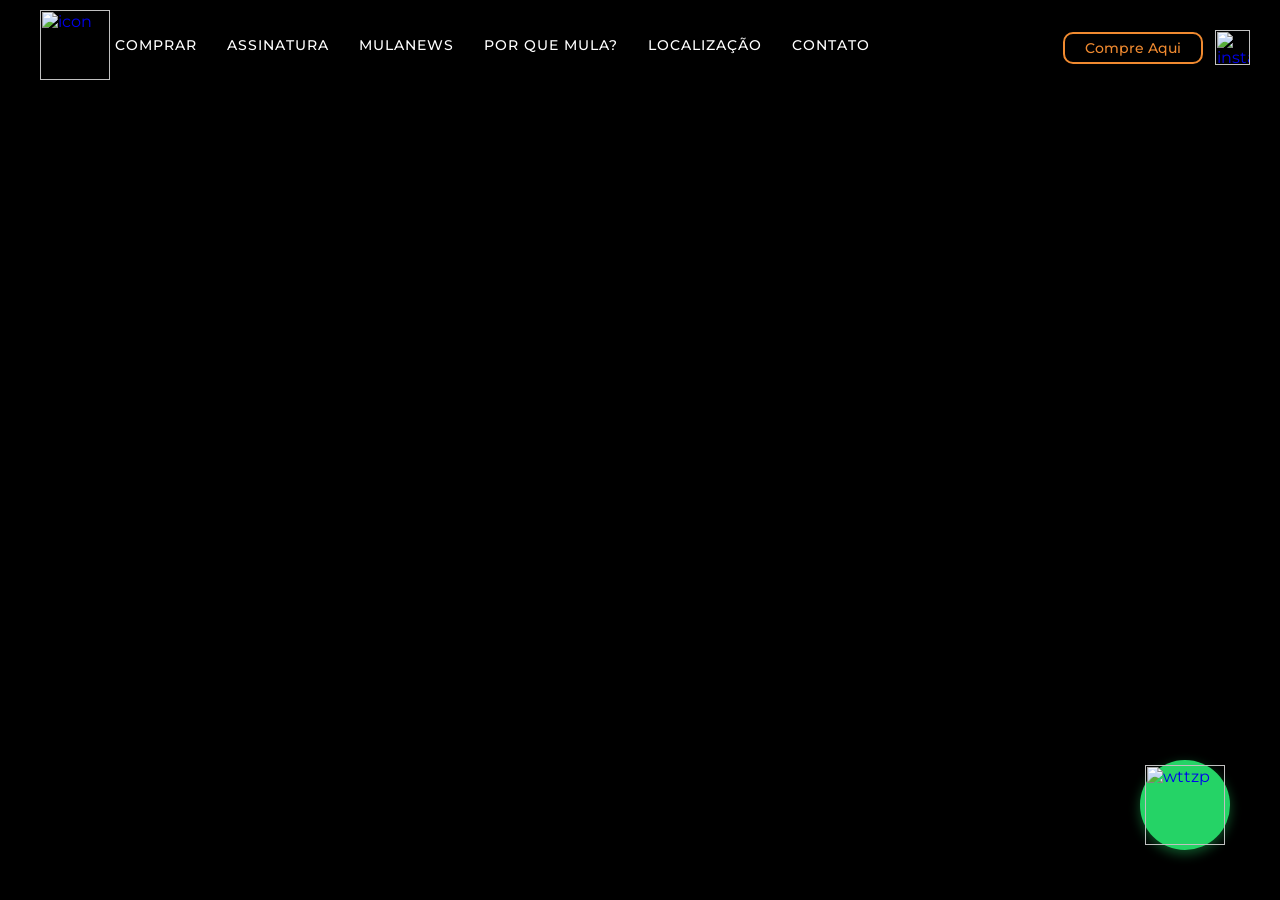
==== ass.html @ 8ea60554 "Add files via upload" ====
<DOCTYPE html>
<html lang="pt-BR">
<head>
    <meta charset="UTF-8">
    <meta name="viewport" content="width=device-width, initial-scale=1.0">
    <title>Mula</title>
    <link rel="stylesheet" href="style.css">
    <link rel="preconnect" href="https://fonts.googleapis.com">
    <link rel="preconnect" href="https://fonts.gstatic.com" crossorigin>
    <link href="https://fonts.googleapis.com/css2?family=Montserrat:ital,wght@0,100..900;1,100..900&display=swap" rel="stylesheet">
</head>
<body>
    <div class="video-container">
    <video autoplay muted loop playsinline id="bg-video" class="bg-video">
        <source src="assets/videos/coffee-bg-.mp4" type="video/mp4">
    </video>
</div>
    <nav>
        <a href="index.html"><img id="iconnav" src="assets/png/icon.png" alt="icon"></a>
        <button id="menu"><img src="assets/png/menu-orange.png" alt="menu"></button>
        <div class="nav-links">
                <a href="https://mula.catalog.yampi.io/mula-coffee/l" target="_blank"><h1>Comprar</h1></a>
                <a href="ass.html"><h1>Assinatura</h1></a>
                <a href="noticias.html"><h1>MulaNews</h1></a>
                <a href="sobrenos.html"><h1>Por que Mula?</h1></a>
                <a href="http://www.google.com/maps/place/mula+coffee/data=!4m2!3m1!1s0x94ce57002003e265:0x90a91d9e183b3b97?sa=X&ved=1t:242&ictx=111" target="_blank" rel="noopener noreferrer"><h1>Localização</h1></a>
                <a href="contact.html"><h1>Contato</h1></a>
        </div>
       
    </nav>
    <div class="nav-actions">
        <a href="https://mula.catalog.yampi.io/mula-coffee/l" target="_blank" rel="noopener noreferrer" class="buy">Compre Aqui</a>
        <a href="https://www.instagram.com/mulacoffeeshop/" target="_blank" rel="noopener noreferrer"><img class="insta" src="assets/png/instagram-orange.png" alt="insta"></a>
    </div>
<a href="https://wa.me/11944920237" target="_blank" class="whatsapp-btn">
    
        <img id="wttzp" src="assets/png/wttzp.png" alt="wttzp">
    
</a>

    <!-- Left sidebar (opens when menu button is pressed on small screens) -->
    <div id="sidebar-overlay" class="sidebar-overlay" aria-hidden="true"></div>
    <aside id="sidebar" class="sidebar" aria-hidden="true">
        <header class="sidebar-header">
            <a href="index.html"><div class="sidebar-logo"><img src="assets/png/logopreta.png" alt="mula"></div></a>
            <button type="button" class="sidebar-close" aria-label="Fechar menu">
                <img src="assets/png/close.png" alt="">
            </button>
        </header>
        <div class="sidebar-footer">
            <a href="https://mula.catalog.yampi.io/mula-coffee/l" target="_blank"><div class="sidebar-item"><img src="assets/png/shop.png" alt="shop"><h1 class="sidebar-text">Shop</h1><span class="sidebar-label"></span></div></a>
            <a href="noticias.html"><div id="news" class="sidebar-item"><img src="assets/png/news.png" alt="loc"><h1 class="sidebar-text">Novidades</h1><span class="sidebar-label"></span></div></a>
            <a href="sobrenos.html"><div class="sidebar-item"><img src="assets/png/history.png" alt="loc"><h1 class="sidebar-text">História</h1><span class="sidebar-label"></span></div></a>
            <a href="http://www.google.com/maps/place/mula+coffee/data=!4m2!3m1!1s0x94ce57002003e265:0x90a91d9e183b3b97?sa=X&ved=1t:242&ictx=111" target="_blank" rel="noopener noreferrer"><div class="sidebar-item"><img src="assets/png/loc.png" alt="loc"><h1 class="sidebar-text">Localização</h1><span class="sidebar-label"></span></div></a>
            <a href="contact.html"><div class="sidebar-item"><img src="assets/png/contato.png" alt="loc"><h1 class="sidebar-text">Contato</h1><span class="sidebar-label"></span></div></a>
            <a href="https://www.instagram.com/mulacoffeeshop/" target="_blank" rel="noopener noreferrer"><div class="sidebar-item"><img src="assets/png/instagram.png" alt="loc"><h1 class="sidebar-text">instagram</h1><span class="sidebar-label"></span></div></a>
        </div>
    </aside>

    <script src="script.js"></script>
</body></html>
---- style.css ----
html {
    margin: 0;
    padding: 0;
    font-family: "Montserrat", sans-serif;
}

body {
    margin: 0;
    padding: 0;
    height: 100%;
    overflow: hidden;
}

body.page, #sobre {
    overflow: auto;
    height: 100%;
    min-height: 100vh;
    background-color: #3a312c;
    padding-top: 0;
}

body.page {
    scroll-padding-top: 80px;
}
body #news {
    background-color: #f08a30;
}
/* background image element placed above body background but under content */
.bg-container {
    position: absolute;
    top: 0;
    left: 0;
    z-index: 2;
    pointer-events: none;
}
.idealizador {
    width: clamp(6rem, 12rem, 20rem);
    height: clamp(6rem, 12rem, 20rem);
    object-fit: cover;
    border-radius: 50%;
}
.bg-img {
    position: relative;
    display: block;
    width: 100%;
    height: 100%;
    object-fit: contain;
    opacity: 0.5;
}

.links-container {
    position: fixed;
    inset: 0;
    display: flex;
    flex-direction: row;
    align-items: center;
    justify-content: center;
    gap: 2rem;
    padding: 2rem;
    z-index: 5;
}

.links-buttons {
    display: flex;
    flex-direction: column;
    gap: 1rem;

}

#moldure {
    width: min(20rem, 45vw);
    height: auto;
    max-width: 100%;
}
.btn-container {
    background-color: #f08a30;
    color: #3a312c;
    font-size: clamp(0.5rem, 1.5vw + 0.5rem, 25px);
    padding: 4rem;
    padding-top: 1rem;
    padding-bottom: 1rem;
    border-radius: 30px;
    font-weight: bold;
    cursor: pointer;
    font-family: "Montserrat", sans-serif;
    min-height: 48px;
    border: none;
}
.btn-container:hover{
    
        transform: scale(1.1);
        transition: all 0.3s ease;
        cursor: pointer;
    }


.nav-actions {
    position: fixed;
    right: 30px;
    top: 30px;
    display: flex;
    align-items: center;
    gap: 12px;
    z-index: 99;
    pointer-events: auto;
}

@media (max-width: 768px) {
    .nav-actions {
        right: 16px;
        top: 16px;
        gap: 10px;
    }
}

@media (max-width: 480px) {
    .nav-actions {
        right: 10px;
        top: 10px;
        gap: 8px;
    }
}
#ass{
    position: fixed;
    box-shadow: 0 4px 10px #ff5c6f8c;
    bottom: 85px;
    left: 70px;
    display: flex;
    z-index: 9999;
    background-color: #3a312c4d;
    color: #d54d5c;
    border: 3px solid #d54d5c;
    padding: 7px 20px;
    border-radius: 10px;
    cursor: pointer;
    font-family: "Montserrat", sans-serif;
    display: inline-block;
    text-decoration: none;
    text-align: center;
    font-size: 20px;
    font-weight: 700;
    transition: all 0.3s ease;
    white-space: nowrap;
    line-height: 1;
}
#ass:hover {
    transform: scale(1.1);
    transition: all 0.3s ease;
    cursor: pointer;
    background-color: #d54d5c;
    color: #3a312c;
    font-size: clamp(0.6rem, 1.6vw + 0.6rem, 28px);
    border: none;
    font-weight: bold;
}

.buy {
    background-color: transparent;
    color: #f08a30;
    border: 2.5px solid #f08a30;
    padding: 7px 20px;
    border-radius: 10px;
    cursor: pointer;
    font-family: "Montserrat", sans-serif;
    display: inline-block;
    text-decoration: none;
    text-align: center;
    font-size: 14px;
    font-weight: 500;
    transition: all 0.3s ease;
    white-space: nowrap;
    line-height: 1;
}

.buy:visited {
    color: #f08a30;
    border-color: #f08a30;
}

.buy:hover {
    transform: scale(1.1);
    transition: all 0.3s ease;
    cursor: pointer;
}
#bg2 {
    margin-top: 0; /* colado logo abaixo de #bg1, mesma horizontalidade */
}
#bg3 {
    margin-top: 0; /* colado logo abaixo de #bg1, mesma horizontalidade */
}
header {
    display: flex;
    flex-direction: column;
    align-items: center;
    justify-content: center;
    margin: clamp(1rem, 2rem, 4rem);
    padding: 60px 40px;
    min-height: auto;
    position: relative; /* ensure header sits above .bg-img */
    z-index: 5;
}

@media (max-width: 768px) {
    header {
        padding: 40px 24px;
        margin: clamp(0.75rem, 1.5rem, 2rem);
    }
}

@media (max-width: 480px) {
    header {
        padding: 30px 16px;
        margin: clamp(0.5rem, 1rem, 1.5rem);
    }
}

main {
    width: 100%;
}

section {
    width: 100%;
}

/* Melhora para landscape mode em mobile */
@media (max-height: 600px) and (orientation: landscape) {
    header {
        padding: 20px 16px;
        margin: 0.5rem 0;
    }

    #tag1, #tag2, #tag3 {
        padding: 1.5rem 1rem;
        gap: 15px;
    }

    .title {
        font-size: 1.1rem;
        margin-bottom: 10px;
    }

    .paragraf {
        font-size: 0.85rem;
        line-height: 1.3;
    }

    .img {
        max-height: 200px;
    }

    #tag4 {
        margin: 1.5rem 0;
        gap: 0.75rem;
    }

    .marquee-track img {
        height: 2.5rem;
    }

    #tag4 h1,
    #tag4 h2 {
        font-size: 1.1rem;
        margin-bottom: 10px;
    }
}

/* Otimiza espaçamento para telas muito pequenas */
@media (max-width: 360px) {
    header {
        padding: 20px 12px;
    }

    #tag1, #tag2, #tag3 {
        gap: 12px;
        padding: 1rem 0.75rem;
    }

    .title {
        font-size: 0.9rem;
    }

    .paragraf {
        font-size: 0.8rem;
    }
}

#tag4 {
    
    width: 100%;            /* Ocupa toda a largura do elemento pai */
    max-width: 100vw;       /* Garante que não ultrapasse a largura da "janela" (viewport) */
    overflow: hidden;       /* Esconde qualquer conteúdo interno que tente 'fugir' */
    box-sizing: border-box; /* Garante que padding e borders não somem na largura total */
    display: flex;          /* Facilita o alinhamento dos itens internos */
    margin: 0 auto;         /* Centraliza o elemento caso haja um max-width maior */

    
    flex-direction: column;
    align-items: center;
    justify-content: center;
    gap: 2rem;
    margin: clamp(5.5rem, 11rem, 20rem) 0;

}

@media (max-width: 768px) {
    #tag4 {
        margin: 3rem 0;
        gap: 1.5rem;
    }
}

@media (max-width: 480px) {
    #tag4 {
        margin: 2rem 0;
        gap: 1rem;
    }
}

#tag4 h1,
#tag4 h2 {
    font-size: clamp(1rem, 1.75rem, 3rem);
    color: #FFF5E1;
    margin-bottom: 20px;
    margin-top: 0;
    font-weight: bold;
}

@media (max-width: 768px) {
    #tag4 h1,
    #tag4 h2 {
        font-size: clamp(1rem, 1.5rem, 2rem);
        margin-bottom: 16px;
    }
}

@media (max-width: 480px) {
    #tag4 h1,
    #tag4 h2 {
        font-size: clamp(0.9rem, 1.2rem, 1.6rem);
        margin-bottom: 12px;
    }
}
#tag1, #tag2, #tag3 {
    display: flex;
    align-items: center;
    justify-content: center;
    gap: 80px;
    max-width: 1400px;
    width: 100%;
    margin: clamp(0.5rem, 1rem, 2rem) 0;
    position: relative;
    top: auto;
    left: auto;
    transform: none;
    text-align: left;
    padding: clamp(1.5rem, 3rem, 6rem) clamp(1rem, 2rem, 4rem);
}

@media (max-width: 1024px) {
    #tag1, #tag2, #tag3 {
        gap: 50px;
        padding: 2.5rem 2rem;
    }
}

@media (max-width: 768px) {
    #tag1, #tag2, #tag3 {
        flex-direction: column;
        gap: 30px;
        padding: 2rem 1.5rem;
        margin: 2rem 0;
    }
}

@media (max-width: 480px) {
    #tag1, #tag2, #tag3 {
        flex-direction: column;
        gap: 20px;
        padding: 1.5rem 1rem;
        margin: 1.5rem 0;
    }
}
* {
    margin: 0;
    padding: 0;
    box-sizing: border-box;
  }
  
  body {
    overflow-x: hidden; /* Garante que nada vaze na página principal */
  }
  
  .marquee-container {
    width: 100%;
    max-width: 100vw;
    padding: clamp(0.5rem, 1rem, 2rem) 0;
    overflow: hidden;
    background: #f08a30;
    border-radius: 50px;
  }

@media (max-width: 768px) {
    .marquee-container {
        padding: clamp(0.5rem, 0.75rem, 1.5rem) 0;
        border-radius: 30px;
    }
}

@media (max-width: 480px) {
    .marquee-container {
        padding: clamp(0.5rem, 0.5rem, 1rem) 0;
        border-radius: 20px;
    }
}

  .marquee-track {
    display: flex;
    gap: clamp(0.5rem, 1rem, 2rem);
    width: fit-content;
    will-change: transform;
    animation: scrollLoop 30s linear infinite; /* duração sobrescrita pelo JS se disponível */
  }
  
  .marquee-track img {
    height: clamp(3rem, 5rem, 10rem);
    width: auto;   /* Largura ajusta proporcionalmente */
    object-fit: cover;
    
  }

@media (max-width: 768px) {
    .marquee-track img {
        height: clamp(2.5rem, 4rem, 6rem);
    }
}

@media (max-width: 480px) {
    .marquee-track img {
        height: clamp(2rem, 3rem, 4.5rem);
    }
}

  .marquee-track img:hover {
    transform: scale(1.2);
    transition: all 0.3s ease;
    cursor: pointer;
  }
  @keyframes scrollLoop {
    0% {
      transform: translateX(0);
    }
    100% {
      transform: translateX(-50%); /* Move apenas METADE do trilho total */
    }
  }
.esquerdo {
    flex: 1;
    max-width: 500px;
    display: flex;
    flex-direction: column;
    justify-content: center;
}

@media (max-width: 768px) {
    .esquerdo {
        max-width: 100%;
        width: 100%;
    }
}

.bg {

    width: 100%;
    height: 100%;
  
}
.title {
    font-size: clamp(1rem, 1.75rem, 3rem);
    color: #f08a30;
    margin-bottom: 20px;
    margin-top: 0;
    font-weight: bold;
}

@media (max-width: 768px) {
    .title {
        font-size: clamp(1rem, 1.5rem, 2rem);
        margin-bottom: 16px;
    }
}

@media (max-width: 480px) {
    .title {
        font-size: clamp(0.9rem, 1.2rem, 1.6rem);
        margin-bottom: 12px;
    }
}

.paragraf {
    font-size: clamp(0.75rem, 1.125rem, 2rem);
    color: #efe8da;
    line-height: 1.6;
    margin: 0;
}

@media (max-width: 768px) {
    .paragraf {
        font-size: clamp(0.8rem, 1rem, 1.2rem);
        line-height: 1.5;
    }
}

@media (max-width: 480px) {
    .paragraf {
        font-size: 0.9rem;
        line-height: 1.4;
    }
}

.direito {
    flex: 1;
    display: flex;
    flex-direction: column;
    align-items: flex-start;
    justify-content: center;
}

@media (max-width: 768px) {
    .direito {
        width: 100%;
        max-width: 100%;
        align-items: center;
    }
}

.img {
    max-width: 100%;
    height: auto;
    object-fit: cover;
}
.insta {
    width: 35px;
    height: 35px;
    display: block;
}
.insta:hover {
    transform: scale(1.2);
    transition: all 0.3s ease;
    cursor: pointer;}
.hero {
    position: fixed;
    top: 40%;
    left: 50%;
    transform: translate(-50%, -50%);
    display: flex;
    flex-direction: column;
    align-items: center;
    gap: 12px; /* distância entre imagem e slogan */
    z-index: 1;
}
nav {
    position: fixed;
    top: 0;
    left: 0;
    display: flex;
    align-items: center;
    gap: 5px;
    padding: 10px 40px;
    z-index: 8;
    text-shadow: 1px 1px 4px rgba(0, 0, 0, 0.842);
    width: 100%;
    box-sizing: border-box;
    height: auto;
    pointer-events: auto;
}

@media (max-width: 768px) {
    nav {
        padding: 8px 16px;
        gap: 8px;
    }
}

@media (max-width: 480px) {
    nav {
        padding: 8px 12px;
    }
}
#slogan {
    position: absolute;
    margin-top: 225px;
    font-size: 14px;
    color: #f08a30;
    z-index: 2;
}
a {
    text-decoration: none;
}
#iconnav {
    width: 70px;
    height: 70px;
    object-fit: contain;
    flex-shrink: 0;
}

@media (max-width: 768px) {
    #iconnav {
        width: 55px;
        height: 55px;
    }
}

@media (max-width: 480px) {
    #iconnav {
        width: 45px;
        height: 45px;
    }
}
#iconnav:hover {
    transform: scale(1.1);
    transition: all 0.3s ease;
}

/* Menu button: hidden on large screens */
#menu {
    display: none;
    background: transparent;
    border: none;
    cursor: pointer;
    padding: 4px;
}
#menu img {
    width: 28px;
    height: 28px;
    display: block;
}

@media (max-width: 480px) {
    #menu img {
        width: 24px;
        height: 24px;
    }
}

.nav-links {
    display: flex;
    gap: 30px;
    align-items: center;
}

.nav-links h1 {
    margin: 0;
    font-size: 14px;
    font-weight: 500;
    color: white;
    cursor: pointer;
    text-transform: uppercase;
    letter-spacing: 1px;
    transition: all 0.3s ease;
}

.nav-links h1:hover {
    color: #ddd;
    transform: scale(1.05);
}

.video-container {
    position: fixed;
    top: 0;
    left: 0;
    width: 100%;
    height: 100%;
    z-index: -1; /* Garante que o vídeo fique atrás de tudo */
    background-color: black; /* Fundo reserva */
}


#bg-video, #bg-video-next {
    position: absolute;
    top: 0;
    left: 0;
    width: 100%;
    height: 100vh;
    object-fit: cover;
    opacity: 1;
    transition: opacity 0.5s ease-in-out;
}

#bg-video-next.hidden {
    opacity: 0;
    pointer-events: none;
}

.content {
    position: static; /* remove fixed se existir */
    transform: none;
}

.content img {
    max-width: clamp(24rem, 36rem, 60rem);
    max-height: 60vh;
    object-fit: contain;
    margin-top: 100px;
}

@keyframes float {
    0%, 100% {
        transform: translateY(0px);
    }
    50% {
        transform: translateY(-20px);
    }
}

.whatsapp-btn {
    position: fixed;
    bottom: 50px;
    right: 50px;
    width: 90px;
    height: 90px;
    background: #25d366;
    border-radius: 50%;
    display: flex;
    align-items: center;
    justify-content: center;
    animation: float 3s ease-in-out infinite;
    box-shadow: 0 4px 12px rgba(37, 211, 102, 0.4);
    transition: all 0.3s ease;
    text-decoration: none;
    z-index: 9999;
}

@media (max-width: 768px) {
    .whatsapp-btn {
        bottom: 40px;
        right: 40px;
        width: 75px;
        height: 75px;
    }
}

@media (max-width: 480px) {
    .whatsapp-btn {
        bottom: 30px;
        right: 30px;
        width: 65px;
        height: 65px;
    }
}

#wttzp {
    width: 80px;
    height: 80px;
}

@media (max-width: 768px) {
    #wttzp {
        width: 65px;
        height: 65px;
    }
}

@media (max-width: 480px) {
    #wttzp {
        width: 55px;
        height: 55px;
    }
}

.whatsapp-btn:hover {
    background: #20ba5a;
    box-shadow: 0 6px 16px rgba(37, 211, 102, 0.6);
    transform: scale(1.1);
}

/* ========== Left sidebar (menu overlay) ========== */
.sidebar-overlay {
    position: fixed;
    inset: 0;
    background: rgba(0, 0, 0, 0.4);
    z-index: 100;
    opacity: 0;
    visibility: hidden;
    transition: opacity 0.25s ease, visibility 0.25s ease;
    pointer-events: none;
}
.sidebar-overlay.is-open {
    opacity: 1;
    visibility: visible;
    pointer-events: auto;
}

.sidebar {
    position: fixed;
    top: 16px;
    bottom: 16px;
    left: 16px;
    width: 260px;
    background: #f08a30;
    border-radius: 16px;
    box-shadow: 0 10px 40px rgba(0, 0, 0, 0.3);
    z-index: 101;
    display: flex;
    flex-direction: column;
    transform: translateX(calc(-100% - 32px));
    transition: transform 0.3s ease;
    overflow: hidden;
}

@media (max-width: 480px) {
    .sidebar {
        width: 220px;
        left: 8px;
        top: 8px;
        bottom: 8px;
    }
}

.sidebar.is-open {
    transform: translateX(0);
}

#sidebar .sidebar-header {
    margin: 0;
    padding: 18px 20px;
    min-height: auto;
}

.sidebar-header {
    display: flex;
    flex-direction: row;
    align-items: center;
    justify-content: space-between;
    margin: 0;
    padding: 18px 20px;
    flex-shrink: 0;
    border-bottom: 1px solid rgba(255, 255, 255, 0.15);
    align-self: stretch;
}

.sidebar-logo {
    display: flex;
    align-items: center;
    flex-shrink: 0;
    margin-right: auto;
}
.sidebar-logo img {
    display: block;
    max-width: 190px;
    max-height: 70px;
    width: auto;
    height: auto;
    object-fit: contain;
}
.sidebar-logo:hover{
    transition: all 0.5s ease;
    transform: scale(1.1);
    cursor: pointer;
}
.sidebar-text{
    color: #3a312c;
    font-size: 20px;
    font-weight: 600;
    font-family: "Montserrat", sans-serif;
}

@media (max-width: 480px) {
    .sidebar-text {
        font-size: 16px;
    }
}

.sidebar-close {
    background: transparent;
    border: none;
    cursor: pointer;
    padding: 6px;
    display: flex;
    align-items: center;
    justify-content: center;
    opacity: 0.9;
    margin-left: auto;
}
.sidebar-close:hover {
    transition: all 0.5s ease;
    transform: scale(1.1);
    cursor: pointer;
}
.sidebar-close img {
    width: 24px;
    height: 24px;
    
}

.sidebar-nav {
    flex: 1;
    overflow-y: auto;
    padding: 12px 0;
    
}

.sidebar-footer {
    display: flex;
    flex-direction: column;
    padding: 12px 0;
    flex-shrink: 0;
}

.sidebar-item {
    display: flex;
    align-items: center;
    gap: 12px;
    padding: 10px 16px;
    color: rgba(255, 255, 255, 0.7);
    font-size: 14px;
    cursor: default;
}
.sidebar-item img {
    width: 30px;
    height: 30px;
    min-width: 30px;
    min-height: 30px;
    object-fit: contain;
    flex-shrink: 0;
    display: block;
   
}
.sidebar-item:hover {
    color: rgba(255, 255, 255, 0.9);
    background: rgba(255, 255, 255, 0.06);
    transition: all 0.5s ease;
    transform: scale(1.05);
    cursor: pointer;

}
.sidebar-icon {
    width: 22px;
    height: 22px;
    flex-shrink: 0;
    background: rgba(255, 255, 255, 0.2);
    border-radius: 6px;
}





/* At 777px or less: show #menu, hide .nav-links */
@media (max-width: 777px) {
    #menu {
        display: block;
    }
    .nav-links {
        display: none;
    }
}




/* ========== Página Contato – responsivo para celular ========== */
@media (max-width: 768px) {
    body.page .links-container {
        flex-direction: column;
        gap: 1.5rem;
        padding: 1rem;
        padding-top: 5rem;
    }

    body.page #moldure {
        width: min(14rem, 60vw);
    }

    body.page .btn-container {
        font-size: 1.125rem;
        padding: 14px 28px;
        min-width: 200px;
    }

    body.page .links-buttons {
        gap: 0.75rem;
    }
}

@media (max-width: 480px) {
    body.page .links-container {
        padding: 0.75rem;
        padding-top: 4.5rem;
        gap: 1.25rem;
    }

    body.page #moldure {
        width: min(11rem, 55vw);
    }

    body.page .btn-container {
        font-size: 1rem;
        padding: 12px 20px;
        min-width: 100%;
        width: 100%;
        max-width: 280px;
    }

    body.page .links-buttons {
        width: 100%;
        max-width: 280px;
        gap: 0.5rem;
    }

    body.page .nav-actions {
        right: 12px;
        top: 12px;
        gap: 8px;
    }

    body.page .buy {
        padding: 6px 14px;
        font-size: 13px;
    }

    body.page .insta {
        width: 32px;
        height: 32px;
    }
}
/* Adicione ao final do seu style.css */

.video-container {
    position: fixed;
    top: 0;
    left: 0;
    width: 100%;
    height: 100%;
    overflow: hidden;
    z-index: -1; /* Garante que fique atrás de tudo */
}

#bg-video {
    position: absolute;
    top: 50%;
    left: 50%;
    width: 100vw;
    height: 100vh;
    transform: translate(-50%, -50%);
    object-fit: cover; /* Faz o vídeo preencher a tela sem distorcer */
    opacity: 0.5; /* Mantém a estética escura/misturada igual à imagem anterior */
}
.news {
    background-color: #f08a30;
    color: #3a312c;
    border-radius: 10px;
    padding: 20px;
    display: flex;
    flex-direction: row;
    align-items: center;
    gap: 20px;
    max-width: 800px;
    margin: 40px auto;
    opacity: 0.95;
    margin-top: 100px;
}

@media (max-width: 768px) {
    .news {
        flex-direction: column;
        padding: 16px;
        gap: 16px;
        margin: 30px 16px;
        max-width: calc(100% - 32px);
    }
}

@media (max-width: 480px) {
    .news {
        flex-direction: column;
        padding: 12px;
        gap: 12px;
        margin: 20px 12px;
        max-width: calc(100% - 24px);
    }
}
.news:hover {
    transform: scale(1.02);
    transition: all 0.3s ease;}
.news a {
    display: flex;
    flex-direction: row;
    align-items: center;
    gap: 20px;
    width: 100%;
    text-decoration: none;
}

@media (max-width: 768px) {
    .news a {
        flex-direction: column;
        align-items: stretch;
        gap: 12px;
    }
}

@media (max-width: 480px) {
    .news a {
        flex-direction: column;
        gap: 10px;
    }
}

.news img {
    flex-shrink: 0;
    width: 150px;
    height: 150px;
    object-fit: cover;
    border-radius: 10px;
}

@media (max-width: 768px) {
    .news img {
        width: 100%;
        height: auto;
        max-height: 200px;
        flex-shrink: 1;
    }
}

@media (max-width: 480px) {
    .news img {
        width: 100%;
        height: auto;
        max-height: 150px;
    }
}

.news .links-buttons {
    display: flex;
    flex-direction: column;
    gap: 12px;
    flex: 1;
}

.news h1 {
    color: #b90000;
    margin: 0;
    font-size: 1.2rem;
    line-height: 1.4;
}

@media (max-width: 768px) {
    .news h1 {
        font-size: 1.1rem;
    }
}

@media (max-width: 480px) {
    .news h1 {
        font-size: 1rem;
        line-height: 1.3;
    }
}

.news p {
    color: #3a312c;
    margin: 0;
    font-size: 0.95rem;
    line-height: 1.5;
}

@media (max-width: 768px) {
    .news p {
        font-size: 0.9rem;
        line-height: 1.4;
    }
}

@media (max-width: 480px) {
    .news p {
        font-size: 0.85rem;
        line-height: 1.3;
    }
}

.news-img {
    flex-shrink: 0;
    width: 150px;
    height: 150px;
    object-fit: cover;
    border-radius: 10px;
}

@media (max-width: 768px) {
    .news-img {
        width: 100%;
        height: auto;
        max-height: 200px;
        flex-shrink: 1;
    }
}

@media (max-width: 480px) {
    .news-img {
        width: 100%;
        height: auto;
        max-height: 150px;
    }
}

/* Melhora para landscape mode em mobile */
@media (max-height: 600px) and (orientation: landscape) {
    .news {
        margin-top: 70px;
        padding: 12px;
    }
    
    .news img,
    .news-img {
        max-height: 120px;
    }
    
    .news h1,
    .news h2 {
        font-size: 0.95rem;
    }
    
    .news p {
        font-size: 0.8rem;
    }
}

main {
    max-width: 100%;
    margin: 0 auto;
    padding: 0;
}

/* Otimiza espaçamento para telas muito pequenas */
@media (max-width: 360px) {
    .news {
        margin: 16px 8px;
        padding: 10px;
        max-width: calc(100% - 16px);
    }
    
    .news h1,
    .news h2 {
        font-size: 0.9rem;
    }
}

/* Caixa de legenda abaixo do carrossel (marquee) */
.marquee-caption {
    margin: 1rem auto 2rem;
    max-width: 900px;
    background: rgba(240, 138, 48, 0.95);
    color: #3a312c;
    padding: 12px 18px;
    border-radius: 10px;
    text-align: center;
    font-size: clamp(0.85rem, 1.2vw, 1rem);
    font-weight: 600;
    box-shadow: 0 6px 18px rgba(0,0,0,0.12);
    opacity: 0;
    transform: translateY(-6px);
    transition: opacity 220ms ease, transform 220ms ease;
    pointer-events: none;
}
.marquee-caption.visible {
    opacity: 1;
    transform: translateY(0);
    pointer-events: auto;
}
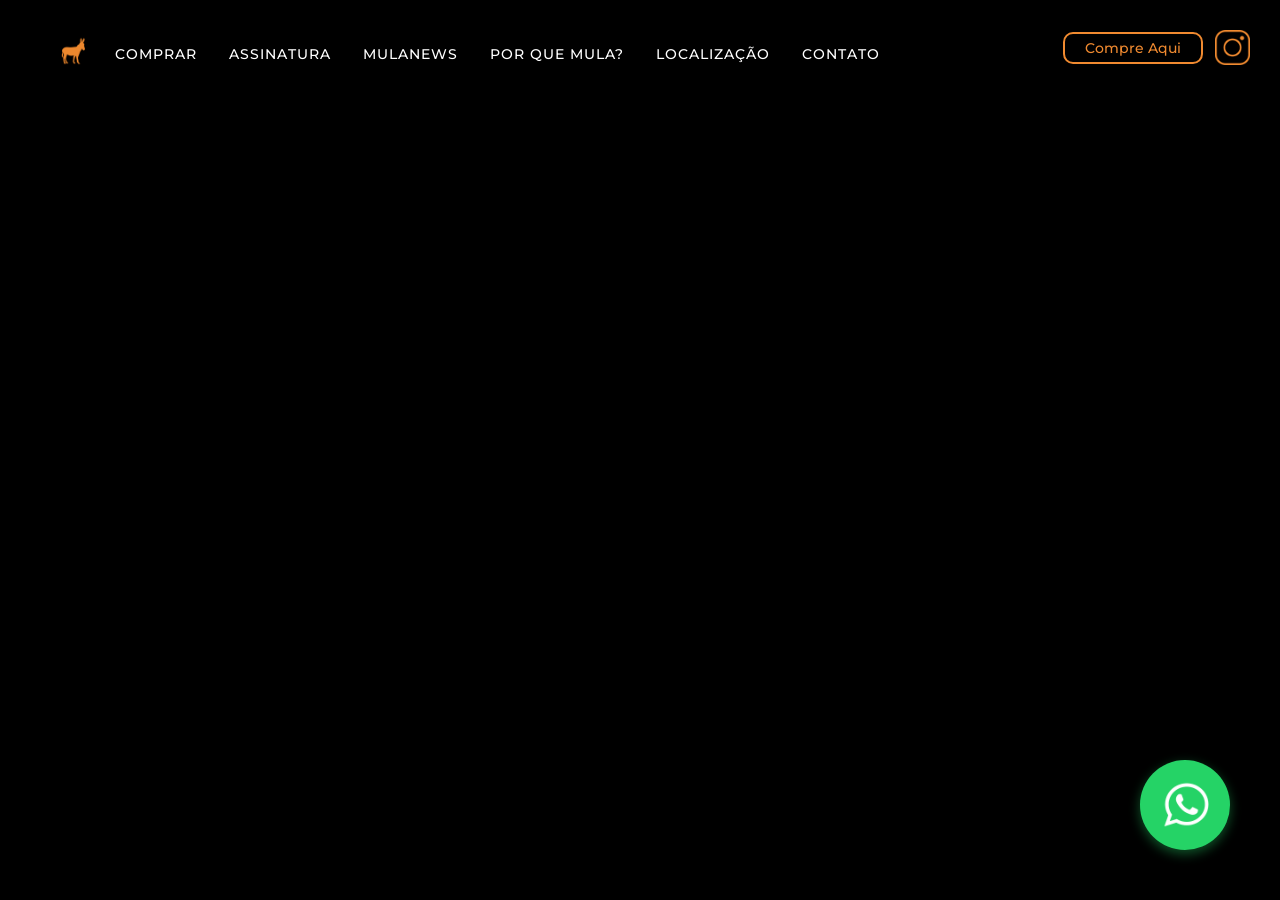
==== commit 2f049706: "Add files via upload" ====
--- a/ass.html
+++ b/ass.html
@@ -48,12 +48,12 @@
             </button>
         </header>
         <div class="sidebar-footer">
-            <a href="https://mula.catalog.yampi.io/mula-coffee/l" target="_blank"><div class="sidebar-item"><img src="assets/png/shop.png" alt="shop"><h1 class="sidebar-text">Shop</h1><span class="sidebar-label"></span></div></a>
-            <a href="noticias.html"><div id="news" class="sidebar-item"><img src="assets/png/news.png" alt="loc"><h1 class="sidebar-text">Novidades</h1><span class="sidebar-label"></span></div></a>
-            <a href="sobrenos.html"><div class="sidebar-item"><img src="assets/png/history.png" alt="loc"><h1 class="sidebar-text">História</h1><span class="sidebar-label"></span></div></a>
-            <a href="http://www.google.com/maps/place/mula+coffee/data=!4m2!3m1!1s0x94ce57002003e265:0x90a91d9e183b3b97?sa=X&ved=1t:242&ictx=111" target="_blank" rel="noopener noreferrer"><div class="sidebar-item"><img src="assets/png/loc.png" alt="loc"><h1 class="sidebar-text">Localização</h1><span class="sidebar-label"></span></div></a>
-            <a href="contact.html"><div class="sidebar-item"><img src="assets/png/contato.png" alt="loc"><h1 class="sidebar-text">Contato</h1><span class="sidebar-label"></span></div></a>
-            <a href="https://www.instagram.com/mulacoffeeshop/" target="_blank" rel="noopener noreferrer"><div class="sidebar-item"><img src="assets/png/instagram.png" alt="loc"><h1 class="sidebar-text">instagram</h1><span class="sidebar-label"></span></div></a>
+            <a href="https://mula.catalog.yampi.io/mula-coffee/l" target="_blank"><div class="sidebar-item"><h1 class="sidebar-text">Comprar</h1><span class="sidebar-label"></span></div></a>
+            <a href="ass.html"><div class="sidebar-item"><h1 class="sidebar-text">Assinatura</h1><span class="sidebar-label"></span></div></a>
+            <a href="noticias.html"><div class="sidebar-item"><h1 class="sidebar-text">MulaNews</h1><span class="sidebar-label"></span></div></a>
+            <a href="sobrenos.html" target="_blank" rel="noopener noreferrer"><div class="sidebar-item"><h1 class="sidebar-text">Por que Mula?</h1><span class="sidebar-label"></span></div></a>
+            <a href="http://www.google.com/maps/place/mula+coffee/data=!4m2!3m1!1s0x94ce57002003e265:0x90a91d9e183b3b97?sa=X&ved=1t:242&ictx=111"><div class="sidebar-item"><h1 class="sidebar-text">Localização</h1><span class="sidebar-label"></span></div></a>
+            <a href="contact.html" target="_blank" rel="noopener noreferrer"><div class="sidebar-item"><h1 class="sidebar-text">Contato</h1><span class="sidebar-label"></span></div></a>
         </div>
     </aside>
 
--- a/style.css
+++ b/style.css
@@ -24,6 +24,8 @@
 }
 body #news {
     background-color: #f08a30;
+    padding: 0;
+    margin: 0;
 }
 /* background image element placed above body background but under content */
 .bg-container {
@@ -120,40 +122,36 @@
         gap: 8px;
     }
 }
-#ass{
+.ass{
     position: fixed;
-    box-shadow: 0 4px 10px #ff5c6f8c;
-    bottom: 85px;
-    left: 70px;
-    display: flex;
-    z-index: 9999;
-    background-color: #3a312c4d;
-    color: #d54d5c;
-    border: 3px solid #d54d5c;
-    padding: 7px 20px;
-    border-radius: 10px;
-    cursor: pointer;
-    font-family: "Montserrat", sans-serif;
-    display: inline-block;
+    bottom: clamp(1.875rem, 5vw, 3.125rem);
+    left: clamp(1.875rem, 5vw, 3.125rem);
+    width: clamp(4rem, 12vw, 5.625rem);
+    height: clamp(4rem, 12vw, 5.625rem);
+    background: #d54d5c;
+    border-radius: 50%;
+    display: flex;
+    align-items: center;
+    justify-content: center;
+    animation: float 3s ease-in-out infinite;
+    box-shadow: 0 4px 12px #e22d438f;
+    transition: all 0.3s ease;
     text-decoration: none;
-    text-align: center;
-    font-size: 20px;
-    font-weight: 700;
-    transition: all 0.3s ease;
-    white-space: nowrap;
-    line-height: 1;
-}
-#ass:hover {
+    z-index: 99;
+
+    
+}
+
+.ass:hover {
+    background: #e75465;
+    box-shadow: 0 6px 16px #ff334b8f;
     transform: scale(1.1);
-    transition: all 0.3s ease;
-    cursor: pointer;
-    background-color: #d54d5c;
-    color: #3a312c;
-    font-size: clamp(0.6rem, 1.6vw + 0.6rem, 28px);
-    border: none;
-    font-weight: bold;
-}
-
+}
+.ass-icon{
+    width: clamp(1.4rem, 5vw, 2.5rem);
+    height: clamp(1.4rem, 5vw, 2.5rem);
+    filter: invert(100%);
+}
 .buy {
     background-color: transparent;
     color: #f08a30;
@@ -564,8 +562,8 @@
     left: 0;
     display: flex;
     align-items: center;
-    gap: 5px;
-    padding: 10px 40px;
+    gap: clamp(0.25rem, 0.5vw, 0.75rem);
+    padding: clamp(0.5rem, 1.5vw, 2.5rem) clamp(1rem, 3vw, 2.5rem);
     z-index: 8;
     text-shadow: 1px 1px 4px rgba(0, 0, 0, 0.842);
     width: 100%;
@@ -588,8 +586,8 @@
 }
 #slogan {
     position: absolute;
-    margin-top: 225px;
-    font-size: 14px;
+    margin-top: clamp(10rem, 30vh, 15rem);
+    font-size: clamp(0.875rem, 1.5vw, 1rem);
     color: #f08a30;
     z-index: 2;
 }
@@ -597,24 +595,10 @@
     text-decoration: none;
 }
 #iconnav {
-    width: 70px;
-    height: 70px;
+    width: clamp(2.8rem, 9vw, 4.4rem);
+    height: clamp(2.8rem, 9vw, 4.4rem);
     object-fit: contain;
     flex-shrink: 0;
-}
-
-@media (max-width: 768px) {
-    #iconnav {
-        width: 55px;
-        height: 55px;
-    }
-}
-
-@media (max-width: 480px) {
-    #iconnav {
-        width: 45px;
-        height: 45px;
-    }
 }
 #iconnav:hover {
     transform: scale(1.1);
@@ -630,21 +614,14 @@
     padding: 4px;
 }
 #menu img {
-    width: 28px;
-    height: 28px;
+    width: clamp(1.5rem, 5vw, 1.75rem);
+    height: clamp(1.5rem, 5vw, 1.75rem);
     display: block;
 }
 
-@media (max-width: 480px) {
-    #menu img {
-        width: 24px;
-        height: 24px;
-    }
-}
-
 .nav-links {
     display: flex;
-    gap: 30px;
+    gap: clamp(1rem, 3vw, 2rem);
     align-items: center;
 }
 
@@ -697,8 +674,8 @@
 }
 
 .content img {
-    max-width: clamp(24rem, 36rem, 60rem);
-    max-height: 60vh;
+    max-width: clamp(12rem, 18rem, 30rem);
+    max-height: auto;
     object-fit: contain;
     margin-top: 100px;
 }
@@ -714,10 +691,10 @@
 
 .whatsapp-btn {
     position: fixed;
-    bottom: 50px;
-    right: 50px;
-    width: 90px;
-    height: 90px;
+    bottom: clamp(1.875rem, 5vw, 3.125rem);
+    right: clamp(1.875rem, 5vw, 3.125rem);
+    width: clamp(4rem, 12vw, 5.625rem);
+    height: clamp(4rem, 12vw, 5.625rem);
     background: #25d366;
     border-radius: 50%;
     display: flex;
@@ -730,41 +707,9 @@
     z-index: 9999;
 }
 
-@media (max-width: 768px) {
-    .whatsapp-btn {
-        bottom: 40px;
-        right: 40px;
-        width: 75px;
-        height: 75px;
-    }
-}
-
-@media (max-width: 480px) {
-    .whatsapp-btn {
-        bottom: 30px;
-        right: 30px;
-        width: 65px;
-        height: 65px;
-    }
-}
-
 #wttzp {
-    width: 80px;
-    height: 80px;
-}
-
-@media (max-width: 768px) {
-    #wttzp {
-        width: 65px;
-        height: 65px;
-    }
-}
-
-@media (max-width: 480px) {
-    #wttzp {
-        width: 55px;
-        height: 55px;
-    }
+    width: clamp(3.4rem, 10vw, 5rem);
+    height: clamp(3.4rem, 10vw, 5rem);
 }
 
 .whatsapp-btn:hover {
@@ -792,28 +737,19 @@
 
 .sidebar {
     position: fixed;
-    top: 16px;
-    bottom: 16px;
-    left: 16px;
-    width: 260px;
+    top: clamp(0.5rem, 2vw, 1rem);
+    bottom: clamp(0.5rem, 2vw, 1rem);
+    left: clamp(0.5rem, 2vw, 1rem);
+    width: clamp(13.75rem, 60vw, 16.25rem);
     background: #f08a30;
     border-radius: 16px;
     box-shadow: 0 10px 40px rgba(0, 0, 0, 0.3);
     z-index: 101;
     display: flex;
     flex-direction: column;
-    transform: translateX(calc(-100% - 32px));
+    transform: translateX(calc(-100% - 2vw));
     transition: transform 0.3s ease;
     overflow: hidden;
-}
-
-@media (max-width: 480px) {
-    .sidebar {
-        width: 220px;
-        left: 8px;
-        top: 8px;
-        bottom: 8px;
-    }
 }
 
 .sidebar.is-open {
@@ -904,6 +840,7 @@
     flex-direction: column;
     padding: 12px 0;
     flex-shrink: 0;
+    z-index: 999;
 }
 
 .sidebar-item {
@@ -946,7 +883,7 @@
 
 
 /* At 777px or less: show #menu, hide .nav-links */
-@media (max-width: 777px) {
+@media (max-width: 1120px) {
     #menu {
         display: block;
     }
@@ -1055,9 +992,9 @@
     align-items: center;
     gap: 20px;
     max-width: 800px;
-    margin: 40px auto;
+    margin: 10rem auto 40px auto;
     opacity: 0.95;
-    margin-top: 100px;
+    margin-top: 10rem;
 }
 
 @media (max-width: 768px) {
@@ -1065,7 +1002,7 @@
         flex-direction: column;
         padding: 16px;
         gap: 16px;
-        margin: 30px 16px;
+        margin: 100px 16px;
         max-width: calc(100% - 32px);
     }
 }
@@ -1108,8 +1045,8 @@
 
 .news img {
     flex-shrink: 0;
-    width: 150px;
-    height: 150px;
+    width: clamp(9.375rem, 25vw, 12.5rem);
+    height: clamp(9.375rem, 25vw, 12.5rem);
     object-fit: cover;
     border-radius: 10px;
 }
@@ -1118,7 +1055,7 @@
     .news img {
         width: 100%;
         height: auto;
-        max-height: 200px;
+        max-height: clamp(9.375rem, 30vw, 12.5rem);
         flex-shrink: 1;
     }
 }
@@ -1127,7 +1064,7 @@
     .news img {
         width: 100%;
         height: auto;
-        max-height: 150px;
+        max-height: clamp(9.375rem, 25vw, 12.5rem);
     }
 }
 
@@ -1181,26 +1118,23 @@
 
 .news-img {
     flex-shrink: 0;
-    width: 150px;
-    height: 150px;
+    width: clamp(9.375rem, 25vw, 12.5rem);
+    height: clamp(9.375rem, 25vw, 12.5rem);
     object-fit: cover;
     border-radius: 10px;
 }
 
 @media (max-width: 768px) {
+    .news-img {
+        display: none;
+    }
+}
+
+@media (max-width: 480px) {
     .news-img {
         width: 100%;
         height: auto;
-        max-height: 200px;
-        flex-shrink: 1;
-    }
-}
-
-@media (max-width: 480px) {
-    .news-img {
-        width: 100%;
-        height: auto;
-        max-height: 150px;
+        max-height: clamp(9.375rem, 25vw, 12.5rem);
     }
 }
 
@@ -1269,3 +1203,191 @@
     pointer-events: auto;
 }
 
+/* ===== LOGIN MODAL STYLES ===== */
+.login-modal-overlay {
+    position: fixed;
+    top: 0;
+    left: 0;
+    width: 100%;
+    height: 100%;
+    background-color: rgba(0, 0, 0, 0.7);
+    z-index: 999;
+    opacity: 0;
+    visibility: hidden;
+    transition: opacity 0.3s ease, visibility 0.3s ease;
+}
+
+.login-modal-overlay.is-open {
+    opacity: 1;
+    visibility: visible;
+}
+
+.login-modal {
+    position: fixed;
+    top: 50%;
+    left: 50%;
+    transform: translate(-50%, -50%) scale(0.9);
+    z-index: 1000;
+    opacity: 0;
+    visibility: hidden;
+    transition: opacity 0.3s ease, visibility 0.3s ease, transform 0.3s ease;
+}
+
+.login-modal.is-open {
+    opacity: 1;
+    visibility: visible;
+    transform: translate(-50%, -50%) scale(1);
+}
+
+.login-modal-content {
+    background: white;
+    border-radius: 15px;
+    padding: 40px;
+    box-shadow: 0 10px 50px rgba(0, 0, 0, 0.3);
+    width: 90%;
+    max-width: 400px;
+    position: relative;
+}
+
+.login-modal-close {
+    position: absolute;
+    top: 15px;
+    right: 15px;
+    background: none;
+    border: none;
+    font-size: 28px;
+    cursor: pointer;
+    color: #333;
+    width: 40px;
+    height: 40px;
+    display: flex;
+    align-items: center;
+    justify-content: center;
+    transition: color 0.2s ease;
+}
+
+.login-modal-close:hover {
+    color: #f08a30;
+}
+
+.login-modal-inner h2 {
+    text-align: center;
+    margin: 0 0 30px 0;
+    color: #3a312c;
+    font-size: 24px;
+    font-weight: 600;
+}
+
+.form-group {
+    margin-bottom: 20px;
+}
+
+.form-group input {
+    width: 100%;
+    padding: 12px 15px;
+    border: 2px solid #e0e0e0;
+    border-radius: 8px;
+    font-size: 16px;
+    font-family: "Montserrat", sans-serif;
+    transition: border-color 0.3s ease;
+    box-sizing: border-box;
+}
+
+.form-group input:focus {
+    outline: none;
+    border-color: #f08a30;
+}
+
+.form-group input::placeholder {
+    color: #999;
+}
+
+.login-btn {
+    padding: 12px 24px;
+    background-color: #f08a30;
+    color: white;
+    border: none;
+    border-radius: 8px;
+    font-size: 16px;
+    font-weight: 600;
+    cursor: pointer;
+    text-decoration: none;
+    display: inline-block;
+    transition: all 0.3s ease;
+    width: 100%;
+    text-align: center;
+}
+
+.login-btn:hover {
+    background-color: #d97620;
+    transform: translateY(-2px);
+    box-shadow: 0 4px 12px rgba(240, 138, 48, 0.3);
+}
+
+.login-btn:active {
+    transform: translateY(0);
+}
+
+
+/* Tablets */
+@media (max-width: 768px) {
+    .login-modal-inner h2 {
+        font-size: clamp(1.1rem, 4.5vw, 1.5rem);
+        padding: 0 clamp(0.5rem, 1.5vw, 0.75rem);
+        margin: 0 0 24px 0;
+    }
+}
+
+/* Celulares */
+@media (max-width: 480px) {
+    .login-modal-inner h2 {
+        font-size: clamp(1rem, 3.5vw, 1.3rem);
+        padding: 0 clamp(0.5rem, 1vw, 0.5rem);
+        margin: 0 0 20px 0;
+    }
+}
+
+/* Celulares pequenos */
+@media (max-width: 320px) {
+    .login-modal-inner h2 {
+        font-size: clamp(0.9rem, 3vw, 1.1rem);
+        padding: 0 clamp(0.25rem, 0.5vw, 0.25rem);
+        margin: 0 0 16px 0;
+    }
+}
+.login-link {
+    text-align: center;
+    margin-top: 15px;
+    font-size: 14px;
+    color: #666;
+}
+
+.login-link a {
+    color: #f08a30;
+    text-decoration: none;
+    font-weight: 600;
+    transition: color 0.3s ease;
+}
+
+.login-link a:hover {
+    color: #d97920;
+    text-decoration: underline;
+}
+
+/* Responsivo */
+@media (max-width: 600px) {
+    .login-modal-content {
+        width: 85%;
+        padding: 30px 20px;
+    }
+
+    .login-modal-inner h2 {
+        font-size: 20px;
+    }
+
+    .form-group input {
+        padding: 10px 12px;
+        font-size: 14px;
+    }
+}
+
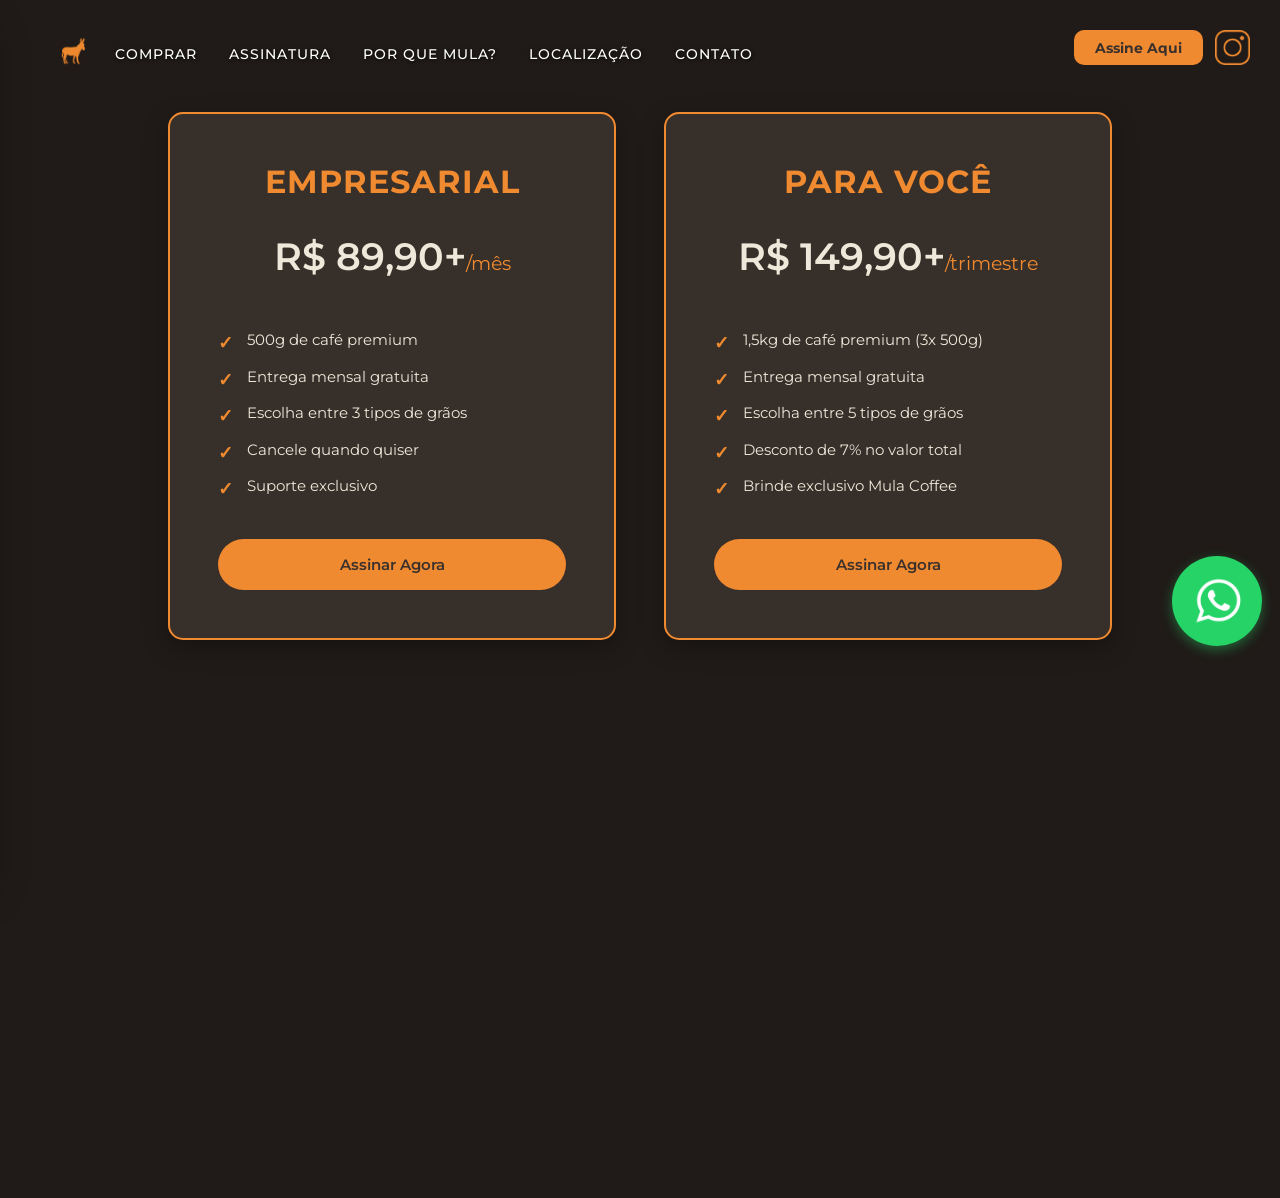
==== commit ec5f475f: "Add files via upload" ====
--- a/ass.html
+++ b/ass.html
@@ -9,27 +9,21 @@
     <link rel="preconnect" href="https://fonts.gstatic.com" crossorigin>
     <link href="https://fonts.googleapis.com/css2?family=Montserrat:ital,wght@0,100..900;1,100..900&display=swap" rel="stylesheet">
 </head>
-<body>
-    <div class="video-container">
-    <video autoplay muted loop playsinline id="bg-video" class="bg-video">
-        <source src="assets/videos/coffee-bg-.mp4" type="video/mp4">
-    </video>
-</div>
+<body class="page">
     <nav>
         <a href="index.html"><img id="iconnav" src="assets/png/icon.png" alt="icon"></a>
         <button id="menu"><img src="assets/png/menu-orange.png" alt="menu"></button>
         <div class="nav-links">
                 <a href="https://mula.catalog.yampi.io/mula-coffee/l" target="_blank"><h1>Comprar</h1></a>
                 <a href="ass.html"><h1>Assinatura</h1></a>
-                <a href="noticias.html"><h1>MulaNews</h1></a>
-                <a href="sobrenos.html"><h1>Por que Mula?</h1></a>
+                <a href="noticias.html"><h1>Por que Mula?</h1></a>
                 <a href="http://www.google.com/maps/place/mula+coffee/data=!4m2!3m1!1s0x94ce57002003e265:0x90a91d9e183b3b97?sa=X&ved=1t:242&ictx=111" target="_blank" rel="noopener noreferrer"><h1>Localização</h1></a>
                 <a href="contact.html"><h1>Contato</h1></a>
         </div>
        
     </nav>
     <div class="nav-actions">
-        <a href="https://mula.catalog.yampi.io/mula-coffee/l" target="_blank" rel="noopener noreferrer" class="buy">Compre Aqui</a>
+        <a href="ass.html" target="_blank" rel="noopener noreferrer" class="buy">Assine Aqui</a>
         <a href="https://www.instagram.com/mulacoffeeshop/" target="_blank" rel="noopener noreferrer"><img class="insta" src="assets/png/instagram-orange.png" alt="insta"></a>
     </div>
 <a href="https://wa.me/11944920237" target="_blank" class="whatsapp-btn">
@@ -37,6 +31,37 @@
         <img id="wttzp" src="assets/png/wttzp.png" alt="wttzp">
     
 </a>
+
+    <!-- Subscription Section -->
+    <div class="subscription-container">
+        <!-- Plano Mensal -->
+        <div class="subscription-box">
+            <h2>Empresarial</h2>
+            <div class="price">R$ 89,90+<span>/mês</span></div>
+            <ul class="benefits">
+                <li>500g de café premium</li>
+                <li>Entrega mensal gratuita</li>
+                <li>Escolha entre 3 tipos de grãos</li>
+                <li>Cancele quando quiser</li>
+                <li>Suporte exclusivo</li>
+            </ul>
+            <a href="https://wa.me/11944920237?text=Olá,%20quero%20assinar%20o%20Plano%20Empresarial!" target="_blank" class="subscription-btn">Assinar Agora</a>
+        </div>
+
+        <!-- Plano Trimestral -->
+        <div class="subscription-box">
+            <h2>Para Você</h2>
+            <div class="price">R$ 149,90+<span>/trimestre</span></div>
+            <ul class="benefits">
+                <li>1,5kg de café premium (3x 500g)</li>
+                <li>Entrega mensal gratuita</li>
+                <li>Escolha entre 5 tipos de grãos</li>
+                <li>Desconto de 7% no valor total</li>
+                <li>Brinde exclusivo Mula Coffee</li>
+            </ul>
+            <a href="step1.html" class="subscription-btn">Assinar Agora</a>
+        </div>
+    </div>
 
     <!-- Left sidebar (opens when menu button is pressed on small screens) -->
     <div id="sidebar-overlay" class="sidebar-overlay" aria-hidden="true"></div>
@@ -50,8 +75,8 @@
         <div class="sidebar-footer">
             <a href="https://mula.catalog.yampi.io/mula-coffee/l" target="_blank"><div class="sidebar-item"><h1 class="sidebar-text">Comprar</h1><span class="sidebar-label"></span></div></a>
             <a href="ass.html"><div class="sidebar-item"><h1 class="sidebar-text">Assinatura</h1><span class="sidebar-label"></span></div></a>
-            <a href="noticias.html"><div class="sidebar-item"><h1 class="sidebar-text">MulaNews</h1><span class="sidebar-label"></span></div></a>
-            <a href="sobrenos.html" target="_blank" rel="noopener noreferrer"><div class="sidebar-item"><h1 class="sidebar-text">Por que Mula?</h1><span class="sidebar-label"></span></div></a>
+            <a href="noticias.html"><div class="sidebar-item"><h1 class="sidebar-text">Por que Mula?</h1><span class="sidebar-label"></span></div></a>
+            
             <a href="http://www.google.com/maps/place/mula+coffee/data=!4m2!3m1!1s0x94ce57002003e265:0x90a91d9e183b3b97?sa=X&ved=1t:242&ictx=111"><div class="sidebar-item"><h1 class="sidebar-text">Localização</h1><span class="sidebar-label"></span></div></a>
             <a href="contact.html" target="_blank" rel="noopener noreferrer"><div class="sidebar-item"><h1 class="sidebar-text">Contato</h1><span class="sidebar-label"></span></div></a>
         </div>
--- a/style.css
+++ b/style.css
@@ -7,58 +7,38 @@
 body {
     margin: 0;
     padding: 0;
-    height: 100%;
-    overflow: hidden;
-}
-
-body.page, #sobre {
-    overflow: auto;
-    height: 100%;
     min-height: 100vh;
-    background-color: #3a312c;
+    overflow-y: auto;
+    display: flex;
+    flex-direction: column;
+}
+
+body.page {
+    overflow-y: scroll !important;
+    height: auto;
+    min-height: 100vh;
+    background-color: #201b18;
     padding-top: 0;
 }
 
-body.page {
-    scroll-padding-top: 80px;
-}
+
+
 body #news {
     background-color: #f08a30;
     padding: 0;
     margin: 0;
 }
-/* background image element placed above body background but under content */
-.bg-container {
-    position: absolute;
-    top: 0;
-    left: 0;
-    z-index: 2;
-    pointer-events: none;
-}
-.idealizador {
-    width: clamp(6rem, 12rem, 20rem);
-    height: clamp(6rem, 12rem, 20rem);
-    object-fit: cover;
-    border-radius: 50%;
-}
-.bg-img {
-    position: relative;
-    display: block;
-    width: 100%;
-    height: 100%;
-    object-fit: contain;
-    opacity: 0.5;
-}
 
 .links-container {
     position: fixed;
     inset: 0;
     display: flex;
-    flex-direction: row;
+    flex-direction: column;
     align-items: center;
     justify-content: center;
     gap: 2rem;
     padding: 2rem;
+
     z-index: 5;
 }
 
@@ -66,18 +46,20 @@
     display: flex;
     flex-direction: column;
     gap: 1rem;
-
+    align-items: center;
+    justify-content: center;
+    
 }
 
 #moldure {
-    width: min(20rem, 45vw);
+    width: min(15rem, 35vw);
     height: auto;
     max-width: 100%;
 }
 .btn-container {
     background-color: #f08a30;
     color: #3a312c;
-    font-size: clamp(0.5rem, 1.5vw + 0.5rem, 25px);
+    font-size: clamp(0.3rem, 1.0vw + 0.3rem, 22px);
     padding: 4rem;
     padding-top: 1rem;
     padding-bottom: 1rem;
@@ -89,7 +71,9 @@
     border: none;
 }
 .btn-container:hover{
-    
+        background-color: transparent;
+        color: #f08a30;
+        border: 1px solid #f08a30;
         transform: scale(1.1);
         transition: all 0.3s ease;
         cursor: pointer;
@@ -153,10 +137,9 @@
     filter: invert(100%);
 }
 .buy {
-    background-color: transparent;
-    color: #f08a30;
-    border: 2.5px solid #f08a30;
-    padding: 7px 20px;
+    color: #3a312c;
+    background-color: #f08a30;
+    padding: 0.75em 1.5em;
     border-radius: 10px;
     cursor: pointer;
     font-family: "Montserrat", sans-serif;
@@ -164,28 +147,22 @@
     text-decoration: none;
     text-align: center;
     font-size: 14px;
-    font-weight: 500;
+    font-weight: 700;
     transition: all 0.3s ease;
     white-space: nowrap;
     line-height: 1;
-}
-
-.buy:visited {
-    color: #f08a30;
-    border-color: #f08a30;
-}
+
+}
+
 
 .buy:hover {
     transform: scale(1.1);
     transition: all 0.3s ease;
     cursor: pointer;
-}
-#bg2 {
-    margin-top: 0; /* colado logo abaixo de #bg1, mesma horizontalidade */
-}
-#bg3 {
-    margin-top: 0; /* colado logo abaixo de #bg1, mesma horizontalidade */
-}
+    color: #f08a30;
+    background-color: #3a312c;
+}
+
 header {
     display: flex;
     flex-direction: column;
@@ -547,14 +524,62 @@
     cursor: pointer;}
 .hero {
     position: fixed;
-    top: 40%;
-    left: 50%;
-    transform: translate(-50%, -50%);
-    display: flex;
-    flex-direction: column;
-    align-items: center;
-    gap: 12px; /* distância entre imagem e slogan */
-    z-index: 1;
+    left: 0;
+    right: 0;
+    display: flex;
+    align-items: flex-end;
+    justify-content: center;
+    z-index: 10;
+    pointer-events: none;
+    margin-top: 8em;
+}
+.hero img {
+    width: clamp(35rem, 85vw, 190rem);
+    object-fit: contain;
+    display: block;
+    pointer-events: auto;
+}
+
+/* Desktop grande (1441px+) */
+@media (min-width: 1441px) {
+    .hero {
+        margin-top: -10em;
+    }
+}
+
+/* Desktop padrão (1025px - 1440px) */
+@media (min-width: 1025px) and (max-width: 1440px) {
+    .hero {
+        margin-top: -5em;
+    }
+}
+
+/* Tablet landscape (769px - 1024px) */
+@media (min-width: 769px) and (max-width: 1024px) {
+    .hero {
+        margin-top: 0em;
+    }
+}
+
+/* Tablet portrait (481px - 768px) */
+@media (max-width: 768px) {
+    .hero {
+        margin-top: 10em;
+    }
+}
+
+/* Mobile grande (376px - 480px) */
+@media (max-width: 480px) {
+    .hero {
+        margin-top: 21em;
+    }
+}
+
+/* Mobile pequeno (até 375px) */
+@media (max-width: 375px) {
+    .hero {
+        margin-top: 24em;
+    }
 }
 nav {
     position: fixed;
@@ -564,7 +589,7 @@
     align-items: center;
     gap: clamp(0.25rem, 0.5vw, 0.75rem);
     padding: clamp(0.5rem, 1.5vw, 2.5rem) clamp(1rem, 3vw, 2.5rem);
-    z-index: 8;
+    z-index: 11;
     text-shadow: 1px 1px 4px rgba(0, 0, 0, 0.842);
     width: 100%;
     box-sizing: border-box;
@@ -583,13 +608,6 @@
     nav {
         padding: 8px 12px;
     }
-}
-#slogan {
-    position: absolute;
-    margin-top: clamp(10rem, 30vh, 15rem);
-    font-size: clamp(0.875rem, 1.5vw, 1rem);
-    color: #f08a30;
-    z-index: 2;
 }
 a {
     text-decoration: none;
@@ -651,8 +669,7 @@
     background-color: black; /* Fundo reserva */
 }
 
-
-#bg-video, #bg-video-next {
+#bg-video {
     position: absolute;
     top: 0;
     left: 0;
@@ -660,25 +677,19 @@
     height: 100vh;
     object-fit: cover;
     opacity: 1;
-    transition: opacity 0.5s ease-in-out;
-}
-
-#bg-video-next.hidden {
-    opacity: 0;
-    pointer-events: none;
 }
 
 .content {
-    position: static; /* remove fixed se existir */
+    position: static;
     transform: none;
-}
-
-.content img {
-    max-width: clamp(12rem, 18rem, 30rem);
-    max-height: auto;
-    object-fit: contain;
-    margin-top: 100px;
-}
+    width: 100%;
+    height: 100%;
+    display: flex;
+    align-items: flex-end;
+    justify-content: center;
+}
+
+
 
 @keyframes float {
     0%, 100% {
@@ -691,8 +702,8 @@
 
 .whatsapp-btn {
     position: fixed;
-    bottom: clamp(1.875rem, 5vw, 3.125rem);
-    right: clamp(1.875rem, 5vw, 3.125rem);
+    bottom: clamp(15.875rem, 20vw, 14.125rem);
+    right: clamp(0.575rem, 3vw, 1.125rem);
     width: clamp(4rem, 12vw, 5.625rem);
     height: clamp(4rem, 12vw, 5.625rem);
     background: #25d366;
@@ -828,13 +839,6 @@
     
 }
 
-.sidebar-nav {
-    flex: 1;
-    overflow-y: auto;
-    padding: 12px 0;
-    
-}
-
 .sidebar-footer {
     display: flex;
     flex-direction: column;
@@ -870,17 +874,6 @@
     cursor: pointer;
 
 }
-.sidebar-icon {
-    width: 22px;
-    height: 22px;
-    flex-shrink: 0;
-    background: rgba(255, 255, 255, 0.2);
-    border-radius: 6px;
-}
-
-
-
-
 
 /* At 777px or less: show #menu, hide .nav-links */
 @media (max-width: 1120px) {
@@ -1012,7 +1005,7 @@
         flex-direction: column;
         padding: 12px;
         gap: 12px;
-        margin: 20px 12px;
+        margin: 70px 12px;
         max-width: calc(100% - 24px);
     }
 }
@@ -1203,191 +1196,1838 @@
     pointer-events: auto;
 }
 
-/* ===== LOGIN MODAL STYLES ===== */
-.login-modal-overlay {
-    position: fixed;
-    top: 0;
-    left: 0;
-    width: 100%;
-    height: 100%;
-    background-color: rgba(0, 0, 0, 0.7);
-    z-index: 999;
-    opacity: 0;
-    visibility: hidden;
-    transition: opacity 0.3s ease, visibility 0.3s ease;
-}
-
-.login-modal-overlay.is-open {
-    opacity: 1;
-    visibility: visible;
-}
-
-.login-modal {
-    position: fixed;
-    top: 50%;
-    left: 50%;
-    transform: translate(-50%, -50%) scale(0.9);
-    z-index: 1000;
-    opacity: 0;
-    visibility: hidden;
-    transition: opacity 0.3s ease, visibility 0.3s ease, transform 0.3s ease;
-}
-
-.login-modal.is-open {
-    opacity: 1;
-    visibility: visible;
-    transform: translate(-50%, -50%) scale(1);
-}
-
-.login-modal-content {
-    background: white;
-    border-radius: 15px;
-    padding: 40px;
-    box-shadow: 0 10px 50px rgba(0, 0, 0, 0.3);
-    width: 90%;
-    max-width: 400px;
+
+/* ========================================
+   SUBSCRIPTION SECTION STYLES
+   ======================================== */
+
+/* ========================================
+   STEP WIZARD SYSTEM
+   ======================================== */
+
+.step-wizard-container {
     position: relative;
-}
-
-.login-modal-close {
-    position: absolute;
-    top: 15px;
-    right: 15px;
-    background: none;
-    border: none;
-    font-size: 28px;
-    cursor: pointer;
-    color: #333;
+    z-index: 5;
+    min-height: 100vh;
+    display: flex;
+    flex-direction: column;
+    align-items: center;
+    padding: clamp(6rem, 8vw, 10rem) clamp(1rem, 3vw, 3rem) clamp(2rem, 4vw, 4rem);
+    padding-bottom: 62vh;
+    max-width: 1400px;
+    margin: 0 auto;
+    transform: scale(0.8);
+    transform-origin: top center;
+}
+
+/* Progress Indicator */
+.step-progress {
+    display: flex;
+    align-items: center;
+    justify-content: center;
+    gap: 0.5rem;
+    margin-bottom: 3rem;
+    flex-wrap: wrap;
+}
+
+.step-indicator {
     width: 40px;
     height: 40px;
+    border-radius: 50%;
+    background-color: rgba(58, 49, 44, 0.8);
+    border: 2px solid #666;
+    color: #999;
     display: flex;
     align-items: center;
     justify-content: center;
-    transition: color 0.2s ease;
-}
-
-.login-modal-close:hover {
+    font-weight: bold;
+    font-size: 1rem;
+    transition: all 0.3s ease;
+}
+
+.step-indicator.active {
+    background-color: #f08a30;
+    border-color: #f08a30;
+    color: #3a312c;
+    transform: scale(1.1);
+}
+
+.step-indicator.completed {
+    background-color: #4e6151;
+    border-color: #4e6151;
+    color: #fff;
+}
+
+.step-line {
+    width: 40px;
+    height: 2px;
+    background-color: #666;
+    transition: background-color 0.3s ease;
+}
+
+.step-line.completed {
+    background-color: #4e6151;
+}
+
+/* Step Content */
+.step-content {
+    display: none;
+    width: 100%;
+    animation: slideInFromRight 0.5s ease-out;
+}
+
+.step-content.active {
+    display: block;
+}
+
+.step-content.slide-out-left {
+    animation: slideOutToLeft 0.5s ease-in forwards;
+}
+
+.step-content.slide-in-right {
+    animation: slideInFromRight 0.5s ease-out;
+}
+
+@keyframes slideInFromRight {
+    from {
+        opacity: 0;
+        transform: translateX(100px);
+    }
+    to {
+        opacity: 1;
+        transform: translateX(0);
+    }
+}
+
+@keyframes slideOutToLeft {
+    from {
+        opacity: 1;
+        transform: translateX(0);
+    }
+    to {
+        opacity: 0;
+        transform: translateX(-100px);
+    }
+}
+
+/* Step Titles */
+.step-title {
     color: #f08a30;
-}
-
-.login-modal-inner h2 {
+    font-size: clamp(1.8rem, 3vw, 2.5rem);
+    font-weight: bold;
     text-align: center;
-    margin: 0 0 30px 0;
+    margin-bottom: 1rem;
+}
+
+.step-subtitle {
+    color: #efe8da;
+    font-size: clamp(1rem, 1.5vw, 1.2rem);
+    text-align: center;
+    margin-bottom: 3rem;
+}
+
+/* Plans Wrapper */
+.plans-wrapper {
+    display: flex;
+    flex-direction: column;
+    gap: 3rem;
+    width: 100%;
+}
+
+/* Plans Grid - 2 colunas lado a lado */
+.plans-wrapper-grid {
+    display: grid;
+    grid-template-columns: 1fr 1fr;
+    gap: 2rem;
+    width: 100%;
+    margin-bottom: 2rem;
+}
+
+/* Plan Section */
+.plan-section {
+    background-color: rgba(58, 49, 44, 0.7);
+    border: 2px solid rgba(239, 232, 218, 0.3);
+    border-radius: 15px;
+    padding: clamp(1.5rem, 3vw, 2.5rem);
+    transition: all 0.3s ease;
+}
+
+.plan-section.highlight {
+    background-color: #1a3a7a;
+    border: 2px solid #1a3a7a;
+    box-shadow: 0 4px 20px rgba(26, 58, 122, 0.5);
+}
+
+.plan-section.highlight .plan-type-title,
+.plan-section.highlight .plan-type-desc {
+    color: white;
+}
+
+.plan-section:hover {
+    transform: translateY(-5px);
+    box-shadow: 0 10px 30px rgba(0, 0, 0, 0.4);
+}
+
+.plan-type-title {
+    color: #f08a30;
+    font-size: clamp(1.3rem, 2vw, 1.8rem);
+    font-weight: bold;
+    text-transform: uppercase;
+    letter-spacing: 1px;
+    margin-bottom: 0.5rem;
+    text-align: center;
+}
+
+.plan-type-desc {
+    color: #efe8da;
+    font-size: clamp(0.9rem, 1.2vw, 1.1rem);
+    text-align: center;
+    margin-bottom: 2rem;
+    opacity: 0.9;
+}
+
+/* Plan Options Grid */
+.plan-options {
+    display: grid;
+    grid-template-columns: repeat(auto-fit, minmax(250px, 1fr));
+    gap: 1.5rem;
+}
+
+.plan-options-experiencia {
+    display: grid;
+    grid-template-columns: 1fr 1fr;
+    gap: 1.5rem;
+}
+
+.plan-options-preferencia {
+    display: grid;
+    grid-template-columns: repeat(3, 1fr);
+    gap: 1.5rem;
+}
+
+/* Plan Card */
+.plan-card {
+    background-color: rgba(58, 49, 44, 0.9);
+    border: 2px solid rgba(239, 232, 218, 0.3);
+    border-radius: 12px;
+    padding: 1.5rem;
+    text-align: center;
+    transition: all 0.3s ease;
+    cursor: pointer;
+    position: relative;
+}
+
+.plan-section.highlight .plan-card {
+    background-color: rgba(255, 255, 255, 0.95);
+    border: 2px solid white;
+}
+
+.plan-section.highlight .plan-card .plan-quantity {
+    color: #1a3a7a;
+    font-weight: 600;
+    text-transform: uppercase;
+    margin-bottom: 0.3rem;
+}
+
+.plan-section.highlight .plan-card .plan-weight {
+    color: #1a3a7a;
+    font-weight: bold;
+    margin-bottom: 1rem;
+}
+
+.plan-section.highlight .plan-card .price-label {
+    color: #1a3a7a;
+    opacity: 0.7;
+}
+
+.plan-section.highlight .plan-card .price-value {
+    color: #2563eb;
+    font-weight: bold;
+}
+
+.plan-section.highlight .plan-card .price-period {
+    color: #1a3a7a;
+    opacity: 0.8;
+}
+
+.plan-card:hover {
+    transform: scale(1.05);
+    border-color: #f08a30;
+    box-shadow: 0 8px 20px rgba(240, 138, 48, 0.4);
+    cursor: default;
+}
+
+.plan-card.popular {
+    border: 3px solid #f08a30;
+    background-color: rgba(240, 138, 48, 0.1);
+}
+
+.plan-card.selected {
+    background-color: rgba(240, 138, 48, 0.2);
+    border: 3px solid #f08a30;
+    box-shadow: 0 0 20px rgba(240, 138, 48, 0.6);
+}
+
+/* Popular Badge */
+.popular-badge {
+    position: absolute;
+    top: -12px;
+    left: 50%;
+    transform: translateX(-50%);
+    background-color: #d54d5c;
+    color: white;
+    padding: 0.3rem 1rem;
+    border-radius: 20px;
+    font-size: 0.7rem;
+    font-weight: bold;
+    letter-spacing: 0.5px;
+    box-shadow: 0 4px 10px rgba(213, 77, 92, 0.5);
+}
+
+/* Plan Details */
+.plan-quantity {
+    color: #f08a30;
+    font-size: clamp(0.9rem, 1.1vw, 1rem);
+    font-weight: 600;
+    text-transform: uppercase;
+    margin-bottom: 0.3rem;
+}
+
+.plan-weight {
+    color: #efe8da;
+    font-size: clamp(1.5rem, 2.5vw, 2rem);
+    font-weight: bold;
+    margin-bottom: 1rem;
+}
+
+.plan-price {
+    margin: 1.5rem 0;
+    display: flex;
+    flex-direction: column;
+    gap: 0.3rem;
+}
+
+.price-label {
+    color: #efe8da;
+    font-size: clamp(0.7rem, 0.9vw, 0.85rem);
+    opacity: 0.7;
+}
+.pacote{
+    width: 2.5em;
+    height: auto;
+    object-fit: contain;
+    margin-top: 0.5em;
+}
+.price-value {
+    color: #f08a30;
+    font-size: clamp(1.2rem, 1.5vw, 1.5rem);
+    font-weight: bold;
+}
+
+.price-period {
+    color: #efe8da;
+    font-size: clamp(0.85rem, 1vw, 1rem);
+    opacity: 0.8;
+}
+
+/* Plan Select Button */
+.plan-select-btn {
+    background-color: #f08a30;
     color: #3a312c;
-    font-size: 24px;
+    border: none;
+    padding: 0.8rem 2rem;
+    border-radius: 25px;
+    font-size: clamp(0.9rem, 1.1vw, 1rem);
     font-weight: 600;
-}
-
+    font-family: "Montserrat", sans-serif;
+    cursor: pointer;
+    transition: all 0.3s ease;
+    width: 100%;
+    margin-top: 0.5rem;
+}
+
+.plan-select-btn:hover {
+    background-color: #ff9d47;
+    transform: scale(1.05);
+    box-shadow: 0 4px 12px rgba(240, 138, 48, 0.6);
+}
+
+.plan-card.selected .plan-select-btn {
+    background-color: #4e6151;
+    color: white;
+}
+
+.plan-card.selected .plan-select-btn::before {
+    content: "✓ ";
+}
+
+/* Step Navigation Container */
+.step-navigation {
+    display: flex;
+    align-items: center;
+    justify-content: space-between;
+    gap: 3rem;
+    width: 100%;
+    padding-top: 2rem;
+    border-top: 1px solid rgba(239, 232, 218, 0.2);
+}
+
+.step-counter {
+    color: #f08a30;
+    font-size: 0.95rem;
+    font-weight: 600;
+    white-space: nowrap;
+}
+
+/* Navigation Buttons */
+.step-nav-btn {
+    background-color: transparent;
+    color: #f08a30;
+    border: 2px solid #f08a30;
+    padding: 0.8rem 1.8rem;
+    border-radius: 8px;
+    font-size: 0.95rem;
+    font-weight: 600;
+    font-family: "Montserrat", sans-serif;
+    cursor: pointer;
+    transition: all 0.3s ease;
+}
+
+.step-nav-btn:hover {
+    background-color: #f08a30;
+    color: #3a312c;
+    transform: scale(1.05);
+}
+
+.step-nav-btn.prev {
+    flex: 0;
+}
+
+.step-nav-btn.next {
+    flex: 0;
+    background-color: #1a3a7a;
+    color: white;
+    border-color: #1a3a7a;
+}
+
+.step-nav-btn.next:hover {
+    background-color: #2654b6;
+    border-color: #2654b6;
+}
+
+.step-nav-btn:disabled {
+    opacity: 0.4;
+    cursor: not-allowed;
+    transform: none;
+}
+
+.step-nav-btn:disabled:hover {
+    background-color: #1a3a7a;
+    border-color: #1a3a7a;
+    transform: none;
+}
+
+/* ========================================
+   STEP 2: SELEÇÃO DE GRÃOS
+   ======================================== */
+
+/* Selection Summary */
+.selection-summary {
+    background-color: rgba(239, 232, 218, 0.15);
+    border: 2px solid #f08a30;
+    border-radius: 12px;
+    padding: clamp(0.8rem, 1vw, 1rem);
+    text-align: center;
+    margin-bottom: 2rem;
+    box-shadow: 0 4px 12px rgba(240, 138, 48, 0.2);
+}
+
+#summary-text {
+    color: #f08a30;
+    font-size: clamp(0.95rem, 1.2vw, 1.1rem);
+    font-weight: 600;
+}
+
+/* Coffee Cards Grid */
+.coffee-cards-grid {
+    display: grid;
+    grid-template-columns: repeat(3, 1fr);
+    gap: 1.5rem;
+    margin-bottom: 2rem;
+}
+
+/* Coffee Card */
+.coffee-card {
+    background-color: rgba(239, 232, 218, 0.95);
+    border: 2px solid rgba(58, 49, 44, 0.3);
+    border-radius: 12px;
+    padding: clamp(1.5rem, 2vw, 2rem);
+    transition: all 0.3s ease;
+    position: relative;
+}
+
+.coffee-card:hover {
+    transform: translateY(-5px);
+    box-shadow: 0 8px 20px rgba(0, 0, 0, 0.2);
+}
+
+.coffee-card.selected {
+    color: white ;
+    background-color: rgba(240, 138, 48, 0.15);
+    border: 3px solid #f08a30;
+    box-shadow: 0 8px 25px rgba(240, 138, 48, 0.4);
+    
+}
+
+.coffee-card.selected::before {
+    content: "✓";
+    position: absolute;
+    top: 10px;
+    right: 10px;
+    background-color: #4e6151;
+    color: white;
+    width: 30px;
+    height: 30px;
+    border-radius: 50%;
+    display: flex;
+    align-items: center;
+    justify-content: center;
+    font-weight: bold;
+    font-size: 1.1rem;
+}
+
+/* Garantir que todo texto fique branco quando selecionado */
+.coffee-card.selected .coffee-name,
+.coffee-card.selected .coffee-location,
+.coffee-card.selected .coffee-altitude,
+.coffee-card.selected .coffee-variety,
+.coffee-card.selected .notes-label,
+.coffee-card.selected .notes-list,
+.coffee-card.selected .coffee-description,
+.coffee-card.selected p,
+.coffee-card.selected span,
+.coffee-card.selected h3,
+.coffee-card.selected h4 {
+    color: #fff !important;
+}
+
+/* Coffee Name */
+.coffee-name {
+    color: #3a312c;
+    font-size: clamp(1.1rem, 1.3vw, 1.3rem);
+    font-weight: bold;
+    margin-bottom: 1rem;
+    text-align: left;
+}
+
+/* Coffee Info */
+.coffee-info {
+    margin-bottom: 1rem;
+}
+
+.coffee-location,
+.coffee-altitude,
+.coffee-variety {
+    color: #3a312c;
+    font-size: clamp(0.85rem, 1vw, 0.95rem);
+    margin: 0.4rem 0;
+    line-height: 1.4;
+}
+
+/* Coffee Notes */
+.coffee-notes {
+    margin: 1rem 0 1.5rem;
+    padding-top: 1rem;
+    border-top: 1px solid rgba(58, 49, 44, 0.2);
+}
+
+.notes-label {
+    color: #3a312c;
+    font-size: clamp(0.85rem, 1vw, 0.95rem);
+    font-weight: 600;
+    margin-right: 0.5rem;
+}
+
+.notes-list {
+    color: #f08a30;
+    font-size: clamp(0.85rem, 1vw, 0.95rem);
+    font-weight: 500;
+}
+
+/* Quantity Controls */
+.quantity-controls {
+    display: flex;
+    align-items: center;
+    justify-content: space-between;
+    gap: 1rem;
+    margin-top: auto;
+    padding-top: 1rem;
+}
+
+.qty-btn {
+    background-color: transparent;
+    color: #f08a30;
+    border: 2px solid #f08a30;
+    width: 35px;
+    height: 35px;
+    border-radius: 50%;
+    font-size: 1.3rem;
+    font-weight: bold;
+    cursor: pointer;
+    transition: all 0.3s ease;
+    display: flex;
+    align-items: center;
+    justify-content: center;
+    font-family: "Montserrat", sans-serif;
+}
+
+.qty-btn:hover:not(:disabled) {
+    background-color: #f08a30;
+    color: white;
+    transform: scale(1.1);
+}
+
+.qty-btn:disabled,
+.qty-btn.disabled {
+    opacity: 0.3;
+    cursor: not-allowed;
+}
+
+.qty-btn:disabled:hover,
+.qty-btn.disabled:hover {
+    background-color: transparent;
+    color: #f08a30;
+    transform: none;
+}
+
+.qty-display {
+    color: #3a312c;
+    font-size: clamp(1.2rem, 1.5vw, 1.4rem);
+    font-weight: bold;
+    min-width: 30px;
+    text-align: center;
+}
+
+/* Step 2 Warning */
+.step2-warning {
+    background-color: rgba(255, 193, 7, 0.15);
+    border: 2px solid #ffc107;
+    border-radius: 8px;
+    padding: 1rem 1.5rem;
+    margin-bottom: 2rem;
+    color: #ffc107;
+    font-size: clamp(0.9rem, 1.1vw, 1rem);
+    text-align: center;
+    display: none;
+}
+
+.step2-warning::before {
+    margin-right: 0.5rem;
+}
+
+/* ========================================
+   STEP 3: TIPO DE MOAGEM
+   ======================================== */
+
+/* Grind Question */
+.grind-question {
+    color: #efe8da;
+    font-size: clamp(1.1rem, 1.3vw, 1.3rem);
+    font-weight: 600;
+    text-align: center;
+    margin-bottom: 2rem;
+}
+
+/* Grind Options Grid */
+.grind-options-grid {
+    display: grid;
+    grid-template-columns: 1fr 1fr;
+    gap: 2rem;
+    margin-bottom: 2rem;
+}
+
+/* Grind Option Card */
+.grind-option-card {
+    background-color: rgba(239, 232, 218, 0.95);
+    border: 2px solid rgba(58, 49, 44, 0.3);
+    border-radius: 15px;
+    padding: clamp(2rem, 3vw, 3rem);
+    cursor: pointer;
+    transition: all 0.3s ease;
+    text-align: center;
+}
+
+.grind-option-card:hover {
+    transform: translateY(-5px);
+    border-color: #f08a30;
+    box-shadow: 0 8px 20px rgba(240, 138, 48, 0.3);
+}
+
+.grind-option-card.selected {
+    background-color: rgba(240, 138, 48, 0.15);
+    border: 3px solid #f08a30;
+    box-shadow: 0 8px 25px rgba(240, 138, 48, 0.5);
+}
+
+/* Grind Icon */
+.grind-icon {
+    font-size: clamp(3.5rem, 5vw, 5rem);
+    margin-bottom: 1.5rem;
+}
+
+/* Grind Title */
+.grind-title {
+    color: #f08a30;
+    font-size: clamp(1.3rem, 1.6vw, 1.6rem);
+    font-weight: bold;
+    margin-bottom: 1rem;
+}
+
+/* Grind Description */
+.grind-description {
+    color: #3a312c;
+    font-size: clamp(0.9rem, 1.1vw, 1rem);
+    margin-bottom: 1.5rem;
+    line-height: 1.5;
+}
+
+/* Grind Benefits List */
+.grind-benefits {
+    list-style: none;
+    padding: 0;
+    margin: 0;
+    text-align: left;
+}
+
+.grind-benefits li {
+    color: #3a312c;
+    font-size: clamp(0.85rem, 1vw, 0.95rem);
+    margin: 0.6rem 0;
+    padding-left: 0.5rem;
+}
+
+.grind-benefits li::before {
+    color: #4e6151;
+    font-weight: bold;
+    margin-right: 0.5rem;
+}
+
+/* Grind Detail Options (Sub-opções) */
+.grind-detail-options {
+    max-height: 0;
+    overflow: hidden;
+    transition: max-height 0.4s ease, padding 0.4s ease, margin 0.4s ease;
+    padding: 0;
+    margin: 0;
+}
+
+.grind-detail-options.expanded {
+    max-height: 600px;
+    padding-top: 2rem;
+    margin-bottom: 2rem;
+}
+
+/* Grind Detail Title */
+.grind-detail-title {
+    color: #efe8da;
+    font-size: clamp(1rem, 1.2vw, 1.2rem);
+    font-weight: 600;
+    text-align: center;
+    margin-bottom: 1.5rem;
+}
+
+/* Grind Detail Grid */
+.grind-detail-grid {
+    display: grid;
+    grid-template-columns: repeat(3, 1fr);
+    gap: 1.5rem;
+}
+
+/* Grind Sub Card */
+.grind-sub-card {
+    background-color: rgba(239, 232, 218, 0.9);
+    border: 2px solid rgba(58, 49, 44, 0.3);
+    border-radius: 12px;
+    padding: clamp(1.2rem, 2vw, 1.8rem);
+    cursor: pointer;
+    transition: all 0.3s ease;
+    text-align: center;
+}
+
+.grind-sub-card:hover {
+    transform: translateY(-3px);
+    border-color: #f08a30;
+    box-shadow: 0 6px 15px rgba(240, 138, 48, 0.3);
+}
+
+.grind-sub-card.selected {
+    background-color: rgba(240, 138, 48, 0.2);
+    border: 3px solid #f08a30;
+    box-shadow: 0 6px 20px rgba(240, 138, 48, 0.5);
+}
+
+/* Grind Sub Icon */
+.grind-sub-icon {
+    font-size: clamp(2.5rem, 3.5vw, 3rem);
+    margin-bottom: 1rem;
+}
+
+/* Grind Sub Title */
+.grind-sub-title {
+    color: #f08a30;
+    font-size: clamp(1rem, 1.2vw, 1.2rem);
+    font-weight: bold;
+    margin-bottom: 0.8rem;
+}
+
+/* Grind Sub Description */
+.grind-sub-desc {
+    color: #3a312c;
+    font-size: clamp(0.8rem, 0.95vw, 0.9rem);
+    line-height: 1.4;
+}
+
+/* Info Tip */
+.info-tip {
+    background-color: rgba(26, 58, 122, 0.1);
+    border: 2px solid #1a3a7a;
+    border-radius: 10px;
+    padding: 1.5rem;
+    margin: 2rem 0;
+    display: flex;
+    align-items: flex-start;
+    gap: 1rem;
+}
+
+.info-icon {
+    font-size: 1.5rem;
+    flex-shrink: 0;
+}
+
+.info-text {
+    color: #1a3a7a;
+    font-size: clamp(0.9rem, 1.05vw, 1rem);
+    line-height: 1.6;
+}
+
+.info-text strong {
+    font-weight: 700;
+}
+
+/* ========================================
+   STEP 4: FREQUÊNCIA DE ENTREGA
+   ======================================== */
+
+/* Selection Summary Box */
+.selection-summary-box {
+    background-color: rgba(26, 58, 122, 0.1);
+    border: 2px solid #1a3a7a;
+    border-radius: 12px;
+    padding: clamp(1.5rem, 2vw, 2rem);
+    margin-bottom: 3rem;
+    display: grid;
+    grid-template-columns: repeat(4, 1fr);
+    gap: 1.5rem;
+}
+
+.summary-item {
+    display: flex;
+    flex-direction: column;
+    gap: 0.5rem;
+}
+
+.summary-label {
+    color: #1a3a7a;
+    font-size: clamp(0.75rem, 0.9vw, 0.85rem);
+    font-weight: 600;
+    text-transform: uppercase;
+    letter-spacing: 0.5px;
+}
+
+.summary-value {
+    color: #1a3a7a;
+    font-size: clamp(1rem, 1.2vw, 1.1rem);
+    font-weight: bold;
+}
+
+/* Frequency Cards Grid */
+.frequency-cards-grid {
+    display: grid;
+    grid-template-columns: repeat(3, 1fr);
+    gap: 2rem;
+    margin-bottom: 2rem;
+}
+
+/* Frequency Card */
+.frequency-card {
+    background-color: rgba(239, 232, 218, 0.95);
+    border: 2px solid rgba(58, 49, 44, 0.3);
+    border-radius: 15px;
+    padding: clamp(1.5rem, 2.5vw, 2.5rem);
+    cursor: pointer;
+    transition: all 0.3s ease;
+    text-align: center;
+    position: relative;
+}
+
+.frequency-card:hover {
+    transform: translateY(-5px);
+    border-color: #f08a30;
+    box-shadow: 0 8px 20px rgba(240, 138, 48, 0.3);
+}
+
+.frequency-card.selected {
+    background-color: rgba(240, 138, 48, 0.15);
+    border: 3px solid #f08a30;
+    box-shadow: 0 8px 25px rgba(240, 138, 48, 0.5);
+}
+
+.frequency-card.popular {
+    border: 3px solid #f08a30;
+}
+
+/* Frequency Icon */
+.frequency-icon {
+    font-size: clamp(3rem, 4vw, 4rem);
+    margin-bottom: 1rem;
+}
+
+/* Frequency Title */
+.frequency-title {
+    color: #f08a30;
+    font-size: clamp(1.2rem, 1.5vw, 1.5rem);
+    font-weight: bold;
+    margin-bottom: 1rem;
+}
+
+/* Frequency Price */
+.frequency-price {
+    margin: 1.5rem 0;
+    display: flex;
+    flex-direction: column;
+    align-items: center;
+    gap: 0.3rem;
+}
+
+.frequency-price .price-value {
+    color: #3a312c;
+    font-size: clamp(1.4rem, 1.8vw, 1.8rem);
+    font-weight: bold;
+}
+
+.frequency-price .price-period {
+    color: #3a312c;
+    font-size: clamp(0.9rem, 1.1vw, 1rem);
+    opacity: 0.7;
+}
+
+/* Frequency Benefits List */
+.frequency-benefits {
+    list-style: none;
+    padding: 0;
+    margin: 1.5rem 0 0;
+    text-align: left;
+}
+
+.frequency-benefits li {
+    color: #3a312c;
+    font-size: clamp(0.85rem, 1vw, 0.95rem);
+    margin: 0.8rem 0;
+    line-height: 1.5;
+}
+
+/* Flexibility Note */
+.flexibility-note {
+    background-color: rgba(26, 58, 122, 0.1);
+    border: 2px solid #1a3a7a;
+    border-radius: 10px;
+    padding: 1.5rem;
+    margin: 2rem 0;
+    display: flex;
+    align-items: flex-start;
+    gap: 1rem;
+}
+
+.flex-icon {
+    font-size: 1.5rem;
+    flex-shrink: 0;
+}
+
+.flex-text {
+    color: #1a3a7a;
+    font-size: clamp(0.9rem, 1.05vw, 1rem);
+    line-height: 1.6;
+}
+
+.flex-text strong {
+    font-weight: 700;
+}
+
+/* Responsive Adjustments */
+@media (max-width: 768px) {
+    .step-progress {
+        gap: 0.3rem;
+    }
+
+    .step-indicator {
+        width: 35px;
+        height: 35px;
+        font-size: 0.9rem;
+    }
+
+    .step-line {
+        width: 25px;
+    }
+
+    .plans-wrapper {
+        gap: 2rem;
+    }
+
+    .plans-wrapper-grid {
+        grid-template-columns: 1fr;
+        gap: 2rem;
+    }
+
+    .plan-options,
+    .plan-options-experiencia,
+    .plan-options-preferencia {
+        grid-template-columns: 1fr;
+    }
+
+    .coffee-cards-grid {
+        grid-template-columns: 1fr;
+    }
+
+    .grind-options-grid {
+        grid-template-columns: 1fr;
+    }
+
+    .grind-detail-grid {
+        grid-template-columns: 1fr;
+    }
+
+    .selection-summary-box {
+        grid-template-columns: repeat(2, 1fr);
+    }
+
+    .frequency-cards-grid {
+        grid-template-columns: 1fr;
+    }
+
+    .step-navigation {
+        flex-direction: column;
+        gap: 1.5rem;
+    }
+}
+
+@media (max-width: 480px) {
+    .step-wizard-container {
+        padding: 5rem 1rem 2rem;
+    }
+
+    .step-indicator {
+        width: 30px;
+        height: 30px;
+        font-size: 0.8rem;
+    }
+
+    .step-line {
+        width: 15px;
+    }
+
+    .plan-section {
+        padding: 1.5rem 1rem;
+    }
+
+    .selection-summary-box {
+        grid-template-columns: 1fr;
+    }
+}
+
+/* Container principal das assinaturas */
+.subscription-container {
+    position: relative;
+    margin-top: 3em;
+    z-index: 5;
+    min-height: 100vh;
+    display: flex;
+    justify-content: center;
+    align-items: center;
+    padding: clamp(2rem, 5vw, 4rem);
+    padding-bottom: 62vh;
+    flex-wrap: wrap;
+    gap: 3rem;
+}
+
+/* Box individual de cada plano */
+.subscription-box {
+    background-color: rgba(58, 49, 44, 0.9);
+    border: 2px solid #f08a30;
+    border-radius: 15px;
+    padding: clamp(2rem, 4vw, 3rem);
+    width: clamp(300px, 35vw, 450px);
+    display: flex;
+    flex-direction: column;
+    gap: 1.5rem;
+    box-shadow: 0 8px 24px rgba(0, 0, 0, 0.3);
+    transition: transform 0.3s ease, box-shadow 0.3s ease;
+    text-align: center;
+}
+
+.subscription-box:hover {
+    transform: scale(1.03);
+    box-shadow: 0 12px 32px rgba(240, 138, 48, 0.4);
+}
+
+/* Título do plano */
+.subscription-box h2 {
+    color: #f08a30;
+    font-size: clamp(1.5rem, 2.5vw, 2rem);
+    font-weight: bold;
+    text-align: center;
+    margin: 0;
+    text-transform: uppercase;
+    letter-spacing: 1px;
+}
+
+/* Preço */
+.subscription-box .price {
+    color: #efe8da;
+    font-size: clamp(1.8rem, 3vw, 2.5rem);
+    font-weight: 600;
+    text-align: center;
+    margin: 0.5rem 0;
+}
+
+.subscription-box .price span {
+    font-size: clamp(1rem, 1.5vw, 1.2rem);
+    color: #f08a30;
+    font-weight: 400;
+}
+
+/* Lista de benefícios */
+.subscription-box .benefits {
+    list-style: none;
+    padding: 0;
+    margin: 1rem 0;
+    display: flex;
+    flex-direction: column;
+    gap: 0.75rem;
+}
+
+.subscription-box .benefits li {
+    color: #efe8da;
+    font-size: clamp(0.9rem, 1.2vw, 1.1rem);
+    text-align: left;
+    padding-left: 1.8rem;
+    position: relative;
+    line-height: 1.6;
+}
+
+.subscription-box .benefits li::before {
+    content: "✓";
+    position: absolute;
+    left: 0;
+    color: #f08a30;
+    font-weight: bold;
+    font-size: 1.2em;
+}
+
+/* Botão de assinatura */
+.subscription-btn {
+    background-color: #f08a30;
+    color: #3a312c;
+    font-size: clamp(0.9rem, 1.2vw, 1.1rem);
+    padding: 1rem 2rem;
+    border-radius: 30px;
+    font-weight: 600;
+    cursor: pointer;
+    font-family: "Montserrat", sans-serif;
+    text-decoration: none;
+    text-align: center;
+    transition: all 0.3s ease;
+    border: none;
+    display: inline-block;
+    margin-top: auto;
+}
+
+.subscription-btn:hover {
+    transform: scale(1.1);
+    box-shadow: 0 4px 12px rgba(240, 138, 48, 0.6);
+}
+
+/* ========================================
+   MEDIA QUERIES - RESPONSIVIDADE
+   ======================================== */
+
+/* Desktop - Lado a lado (min-width: 800px) */
+@media (min-width: 800px) {
+    .subscription-container {
+        flex-direction: row;
+        gap: 3rem;
+    }
+}
+
+/* Tablet/Mobile - Empilhados (max-width: 799px) */
+@media (max-width: 799px) {
+    .subscription-container {
+        flex-direction: column;
+        gap: 2rem;
+        padding: clamp(2rem, 4vw, 3rem);
+    }
+
+    .subscription-box {
+        width: 100%;
+        max-width: 500px;
+    }
+}
+
+/* Mobile pequeno - Ajustes adicionais */
+@media (max-width: 480px) {
+    .subscription-container {
+        padding: 1.5rem 1rem;
+        gap: 1.5rem;
+    }
+
+    .subscription-box {
+        padding: 1.5rem;
+        gap: 1.25rem;
+    }
+
+    .subscription-box h2 {
+        font-size: 1.3rem;
+    }
+
+    .subscription-box .price {
+        font-size: 1.6rem;
+    }
+
+    .subscription-box .benefits li {
+        font-size: 0.9rem;
+        padding-left: 1.5rem;
+    }
+
+    .subscription-btn {
+        padding: 0.875rem 1.5rem;
+        font-size: 0.95rem;
+    }
+}
+
+/* Mobile extra pequeno */
+@media (max-width: 360px) {
+    .subscription-container {
+        padding: 1rem 0.75rem;
+    }
+
+    .subscription-box {
+        padding: 1.25rem;
+    }
+}
+
+/* ========================================
+   STEP 5: INFORMAÇÕES PESSOAIS E ENDEREÇO
+   ======================================== */
+
+/* Form Section Container */
+.form-section {
+    background-color: rgba(58, 49, 44, 0.7);
+    border: 2px solid rgba(239, 232, 218, 0.3);
+    border-radius: 12px;
+    padding: clamp(2rem, 3vw, 2.5rem);
+    margin-bottom: 2rem;
+}
+
+.form-section-title {
+    color: #f08a30;
+    font-size: clamp(1.2rem, 1.6vw, 1.5rem);
+    font-weight: bold;
+    margin-bottom: 1.5rem;
+    text-align: left;
+    padding-bottom: 1rem;
+    border-bottom: 2px solid rgba(240, 138, 48, 0.3);
+}
+
+/* Form Group */
 .form-group {
-    margin-bottom: 20px;
-}
-
-.form-group input {
+    margin-bottom: 1.5rem;
+    display: flex;
+    flex-direction: column;
+}
+
+.form-group label {
+    color: #efe8da;
+    font-size: clamp(0.9rem, 1.1vw, 1rem);
+    font-weight: 600;
+    margin-bottom: 0.5rem;
+}
+
+.required {
+    color: #d54d5c;
+    font-weight: bold;
+    margin-left: 2px;
+}
+
+/* Form Inputs and Selects */
+.form-input {
     width: 100%;
-    padding: 12px 15px;
-    border: 2px solid #e0e0e0;
+    padding: 0.8rem 1rem;
+    border: 2px solid rgba(239, 232, 218, 0.4);
     border-radius: 8px;
-    font-size: 16px;
+    background-color: rgba(239, 232, 218, 0.95);
+    color: #3a312c;
+    font-size: 0.95rem;
     font-family: "Montserrat", sans-serif;
-    transition: border-color 0.3s ease;
+    transition: all 0.3s ease;
     box-sizing: border-box;
 }
 
-.form-group input:focus {
+.form-input:focus {
     outline: none;
     border-color: #f08a30;
-}
-
-.form-group input::placeholder {
+    background-color: #efe8da;
+    box-shadow: 0 0 8px rgba(240, 138, 48, 0.3);
+}
+
+.form-input::placeholder {
     color: #999;
 }
 
-.login-btn {
-    padding: 12px 24px;
-    background-color: #f08a30;
-    color: white;
-    border: none;
+.form-input.error {
+    border-color: #d54d5c;
+    background-color: rgba(213, 77, 92, 0.1);
+}
+
+/* Special Input Formatting */
+.cpf-input,
+.phone-input,
+.zipcode-input {
+    font-family: "Courier New", monospace;
+}
+
+/* Error Message */
+.error-message {
+    color: #d54d5c;
+    font-size: 0.8rem;
+    font-weight: 500;
+    margin-top: 0.3rem;
+    display: none;
+}
+
+.error-message.show {
+    display: block;
+}
+
+/* Delivery Toggle Group */
+.delivery-toggle-group {
+    display: grid;
+    grid-template-columns: 1fr 1fr;
+    gap: 1.5rem;
+    margin-bottom: 2rem;
+}
+
+.toggle-label {
+    display: flex;
+    align-items: center;
+    gap: 1rem;
+    cursor: pointer;
+    padding: 1rem;
+    border: 2px solid rgba(239, 232, 218, 0.3);
+    border-radius: 10px;
+    transition: all 0.3s ease;
+    background-color: rgba(58, 49, 44, 0.5);
+}
+
+.toggle-label:hover {
+    border-color: #f08a30;
+    background-color: rgba(240, 138, 48, 0.1);
+}
+
+.toggle-label input[type="radio"] {
+    width: 20px;
+    height: 20px;
+    cursor: pointer;
+    accent-color: #f08a30;
+}
+
+.toggle-label input[type="radio"]:checked + .toggle-option {
+    color: #f08a30;
+    font-weight: 700;
+}
+
+.toggle-option {
+    color: #efe8da;
+    font-size: clamp(0.95rem, 1.1vw, 1rem);
+    font-weight: 600;
+    transition: all 0.3s ease;
+}
+
+/* Delivery Form Section */
+.delivery-form-section {
+    max-height: 1000px;
+    opacity: 1;
+    transition: all 0.4s ease;
+    display: block;
+}
+
+.delivery-form-section .hidden {
+    display: none;
+}
+
+.delivery-form-section:not(.active) {
+    max-height: 0;
+    opacity: 0;
+    overflow: hidden;
+    margin: 0;
+    padding: 0;
+}
+
+/* Form Group Inline (para campos pequenos lado a lado) */
+.form-group-inline {
+    max-width: 48%;
+    display: inline-flex;
+    margin-right: 2%;
+}
+
+.form-group-inline:nth-child(even) {
+    margin-right: 0;
+}
+
+/* Store Selection */
+.stores-selection {
+    display: flex;
+    flex-direction: column;
+    gap: 1.5rem;
+}
+
+.stores-title {
+    color: #efe8da;
+    font-size: clamp(1rem, 1.2vw, 1.1rem);
+    font-weight: 600;
+    margin-bottom: 1rem;
+}
+
+.store-option {
+    cursor: pointer;
+    display: block;
+}
+
+.store-option input[type="radio"] {
+    display: none;
+}
+
+.store-card {
+    background-color: rgba(239, 232, 218, 0.95);
+    border: 2px solid rgba(58, 49, 44, 0.3);
+    border-radius: 10px;
+    padding: 1.5rem;
+    transition: all 0.3s ease;
+    text-align: left;
+}
+
+.store-option input[type="radio"]:checked + .store-card {
+    background-color: rgba(240, 138, 48, 0.2);
+    border: 3px solid #f08a30;
+    box-shadow: 0 6px 15px rgba(240, 138, 48, 0.4);
+}
+
+.store-card:hover {
+    transform: translateY(-2px);
+    border-color: #f08a30;
+    box-shadow: 0 4px 12px rgba(240, 138, 48, 0.2);
+}
+
+.store-name {
+    color: #3a312c;
+    font-size: clamp(1rem, 1.1vw, 1.1rem);
+    font-weight: bold;
+    margin: 0 0 0.5rem 0;
+}
+
+.store-address,
+.store-hours,
+.store-schedule {
+    color: #3a312c;
+    font-size: clamp(0.85rem, 0.95vw, 0.95rem);
+    margin: 0.4rem 0;
+    line-height: 1.5;
+}
+
+/* Checkbox Styling */
+.checkbox-label {
+    display: flex;
+    align-items: flex-start;
+    gap: 1rem;
+    cursor: pointer;
+    padding: 1rem;
+    border: 2px solid rgba(239, 232, 218, 0.3);
+    border-radius: 10px;
+    transition: all 0.3s ease;
+    background-color: rgba(58, 49, 44, 0.5);
+}
+
+.checkbox-label:hover {
+    border-color: #f08a30;
+    background-color: rgba(240, 138, 48, 0.1);
+}
+
+.form-checkbox {
+    width: 22px;
+    height: 22px;
+    margin-top: 2px;
+    cursor: pointer;
+    accent-color: #f08a30;
+    flex-shrink: 0;
+}
+
+.checkbox-text {
+    color: #efe8da;
+    font-size: clamp(0.95rem, 1.1vw, 1rem);
+    font-weight: 500;
+}
+
+/* Newsletter Info */
+.newsletter-info {
+    color: #efe8da;
+    font-size: 0.85rem;
+    opacity: 0.8;
+    margin-top: 0.5rem;
+    margin-left: 2.5rem;
+    line-height: 1.5;
+}
+
+/* Validation Warning */
+.validation-warning {
+    background-color: rgba(255, 193, 7, 0.15);
+    border: 2px solid #ffc107;
     border-radius: 8px;
-    font-size: 16px;
+    padding: 1rem 1.5rem;
+    margin-bottom: 2rem;
+    color: #ffc107;
+    font-size: clamp(0.9rem, 1.1vw, 1rem);
+    text-align: center;
     font-weight: 600;
+}
+
+/* Responsive Adjustments for Step 5 */
+@media (max-width: 768px) {
+    .form-section {
+        padding: 1.5rem;
+    }
+
+    .delivery-toggle-group {
+        grid-template-columns: 1fr;
+        gap: 1rem;
+    }
+
+    .form-group-inline {
+        max-width: 100%;
+        margin-right: 0;
+    }
+
+    .form-group-inline:nth-child(even) {
+        margin-right: 0;
+    }
+
+    .toggle-label,
+    .checkbox-label {
+        padding: 0.8rem;
+    }
+}
+
+@media (max-width: 480px) {
+    .form-section {
+        padding: 1.2rem;
+        margin-bottom: 1.5rem;
+    }
+
+    .form-section-title {
+        font-size: 1.1rem;
+        margin-bottom: 1.2rem;
+    }
+
+    .form-input {
+        padding: 0.75rem 0.8rem;
+        font-size: 0.9rem;
+    }
+
+    .form-group {
+        margin-bottom: 1.2rem;
+    }
+
+    .delivery-toggle-group {
+        grid-template-columns: 1fr;
+        gap: 1rem;
+        margin-bottom: 1.5rem;
+    }
+
+    .toggle-label,
+    .checkbox-label {
+        padding: 0.8rem;
+        gap: 0.8rem;
+    }
+
+    .toggle-option {
+        font-size: 0.95rem;
+    }
+
+    .store-card {
+        padding: 1.2rem;
+    }
+
+    .store-name {
+        font-size: 1rem;
+    }
+
+    .store-address,
+    .store-hours,
+    .store-schedule {
+        font-size: 0.8rem;
+        margin: 0.3rem 0;
+    }
+
+    .newsletter-info {
+        font-size: 0.8rem;
+        margin-left: 2.2rem;
+    }
+}
+
+/* ========================================
+   STEP 6 - PAYMENT STYLES
+   ======================================== */
+
+/* Layout 2 colunas: Resumo | Formulário */
+.payment-container {
+    display: grid;
+    grid-template-columns: 1fr 1.2fr;
+    gap: 2rem;
+    margin-bottom: 2rem;
+}
+
+/* Resumo de Compra */
+.summary-item {
+    display: flex;
+    justify-content: space-between;
+    align-items: center;
+    padding: 0.75rem 0;
+    border-bottom: 1px solid rgba(239, 232, 218, 0.2);
+    font-size: 0.95rem;
+}
+
+.summary-item:last-child {
+    border-bottom: none;
+}
+
+.summary-item.highlight {
+    background-color: rgba(240, 138, 48, 0.1);
+    padding: 1rem;
+    border-radius: 0.5rem;
+    border-bottom: none;
+    margin-top: 0.5rem;
+    font-weight: 600;
+    border: 2px solid #f08a30;
+}
+
+.summary-label {
+    color: rgba(239, 232, 218, 0.7);
+    font-weight: 500;
+}
+
+.summary-value {
+    color: #efe8da;
+    text-align: right;
+    font-weight: 600;
+}
+
+.summary-item.highlight .summary-value {
+    color: #f08a30;
+    font-size: 1.1rem;
+}
+
+/* Inputs de Cartão - Formatação Especial */
+.card-number {
+    font-family: 'Courier New', monospace;
+    letter-spacing: 0.15em;
+    font-size: 1rem;
+}
+
+.expiry-date,
+.cvv {
+    font-family: 'Courier New', monospace;
+    font-size: 1rem;
+}
+
+/* Grid para Validade e CVV lado a lado */
+.form-row {
+    display: grid;
+    grid-template-columns: 1fr 1fr;
+    gap: 1rem;
+}
+
+.form-row .form-group {
+    margin-bottom: 0;
+}
+
+/* Grid de Parcelamento - 4 colunas */
+.installments-grid {
+    display: grid;
+    grid-template-columns: repeat(4, 1fr);
+    gap: 1rem;
+    margin-top: 1.5rem;
+}
+
+.installment-info {
+    font-size: 0.9rem;
+    color: rgba(239, 232, 218, 0.7);
+    margin-bottom: 0.5rem;
+}
+
+.installment-option {
     cursor: pointer;
-    text-decoration: none;
-    display: inline-block;
+}
+
+.installment-option input[type="radio"] {
+    display: none;
+}
+
+.installment-card {
+    padding: 1.2rem;
+    border: 2px solid rgba(239, 232, 218, 0.3);
+    border-radius: 0.5rem;
+    background-color: rgba(239, 232, 218, 0.05);
+    text-align: center;
     transition: all 0.3s ease;
-    width: 100%;
-    text-align: center;
-}
-
-.login-btn:hover {
-    background-color: #d97620;
-    transform: translateY(-2px);
-    box-shadow: 0 4px 12px rgba(240, 138, 48, 0.3);
-}
-
-.login-btn:active {
-    transform: translateY(0);
-}
-
-
-/* Tablets */
+    cursor: pointer;
+}
+
+.installment-option input[type="radio"]:checked + .installment-card {
+    border-color: #f08a30;
+    background-color: rgba(240, 138, 48, 0.15);
+    box-shadow: 0 0 12px rgba(240, 138, 48, 0.3);
+}
+
+.installment-card h5 {
+    margin: 0 0 0.5rem 0;
+    color: #f08a30;
+    font-size: 1rem;
+    font-weight: 600;
+}
+
+.installment-card:hover {
+    border-color: #f08a30;
+    background-color: rgba(240, 138, 48, 0.1);
+}
+
+.installment-price {
+    margin: 0.5rem 0;
+    color: #efe8da;
+    font-size: 1.1rem;
+    font-weight: 600;
+}
+
+.installment-period {
+    margin: 0.5rem 0 0 0;
+    color: rgba(239, 232, 218, 0.6);
+    font-size: 0.85rem;
+    font-style: italic;
+}
+
+/* Aviso de Segurança */
+.security-notice {
+    background-color: rgba(78, 97, 81, 0.2);
+    border-left: 4px solid #4e6151;
+    padding: 1rem;
+    border-radius: 0.4rem;
+    color: rgba(239, 232, 218, 0.85);
+    font-size: 0.9rem;
+    margin-top: 1.5rem;
+    margin-bottom: 1rem;
+}
+
+/* Responsividade */
+@media (max-width: 1024px) {
+    .payment-container {
+        grid-template-columns: 1fr;
+        gap: 1.5rem;
+    }
+
+    .installments-grid {
+        grid-template-columns: repeat(2, 1fr);
+    }
+}
+
 @media (max-width: 768px) {
-    .login-modal-inner h2 {
-        font-size: clamp(1.1rem, 4.5vw, 1.5rem);
-        padding: 0 clamp(0.5rem, 1.5vw, 0.75rem);
-        margin: 0 0 24px 0;
-    }
-}
-
-/* Celulares */
+    .payment-container {
+        grid-template-columns: 1fr;
+        gap: 1.5rem;
+    }
+
+    .form-row {
+        grid-template-columns: 1fr;
+        gap: 1rem;
+    }
+
+    .installments-grid {
+        grid-template-columns: repeat(2, 1fr);
+        gap: 0.8rem;
+    }
+
+    .installment-card {
+        padding: 1rem;
+    }
+
+    .installment-card h5 {
+        font-size: 0.9rem;
+    }
+
+    .installment-price {
+        font-size: 0.95rem;
+    }
+
+    .summary-item {
+        padding: 0.6rem 0;
+        font-size: 0.9rem;
+    }
+
+    .form-section {
+        padding: 1.2rem;
+    }
+}
+
 @media (max-width: 480px) {
-    .login-modal-inner h2 {
-        font-size: clamp(1rem, 3.5vw, 1.3rem);
-        padding: 0 clamp(0.5rem, 1vw, 0.5rem);
-        margin: 0 0 20px 0;
-    }
-}
-
-/* Celulares pequenos */
-@media (max-width: 320px) {
-    .login-modal-inner h2 {
-        font-size: clamp(0.9rem, 3vw, 1.1rem);
-        padding: 0 clamp(0.25rem, 0.5vw, 0.25rem);
-        margin: 0 0 16px 0;
-    }
-}
-.login-link {
-    text-align: center;
-    margin-top: 15px;
-    font-size: 14px;
-    color: #666;
-}
-
-.login-link a {
-    color: #f08a30;
-    text-decoration: none;
-    font-weight: 600;
-    transition: color 0.3s ease;
-}
-
-.login-link a:hover {
-    color: #d97920;
-    text-decoration: underline;
-}
-
-/* Responsivo */
-@media (max-width: 600px) {
-    .login-modal-content {
-        width: 85%;
-        padding: 30px 20px;
-    }
-
-    .login-modal-inner h2 {
-        font-size: 20px;
-    }
-
-    .form-group input {
-        padding: 10px 12px;
-        font-size: 14px;
-    }
-}
-
+    .payment-container {
+        grid-template-columns: 1fr;
+        gap: 1rem;
+    }
+
+    .installments-grid {
+        grid-template-columns: 1fr;
+        gap: 0.6rem;
+    }
+
+    .installment-card {
+        padding: 0.8rem;
+    }
+
+    .installment-card h5 {
+        font-size: 0.85rem;
+    }
+
+    .installment-price {
+        font-size: 0.9rem;
+    }
+
+    .form-row {
+        grid-template-columns: 1fr;
+    }
+
+    .summary-item {
+        padding: 0.5rem 0;
+        font-size: 0.85rem;
+    }
+
+    .security-notice {
+        padding: 0.8rem;
+        font-size: 0.8rem;
+    }
+}
+
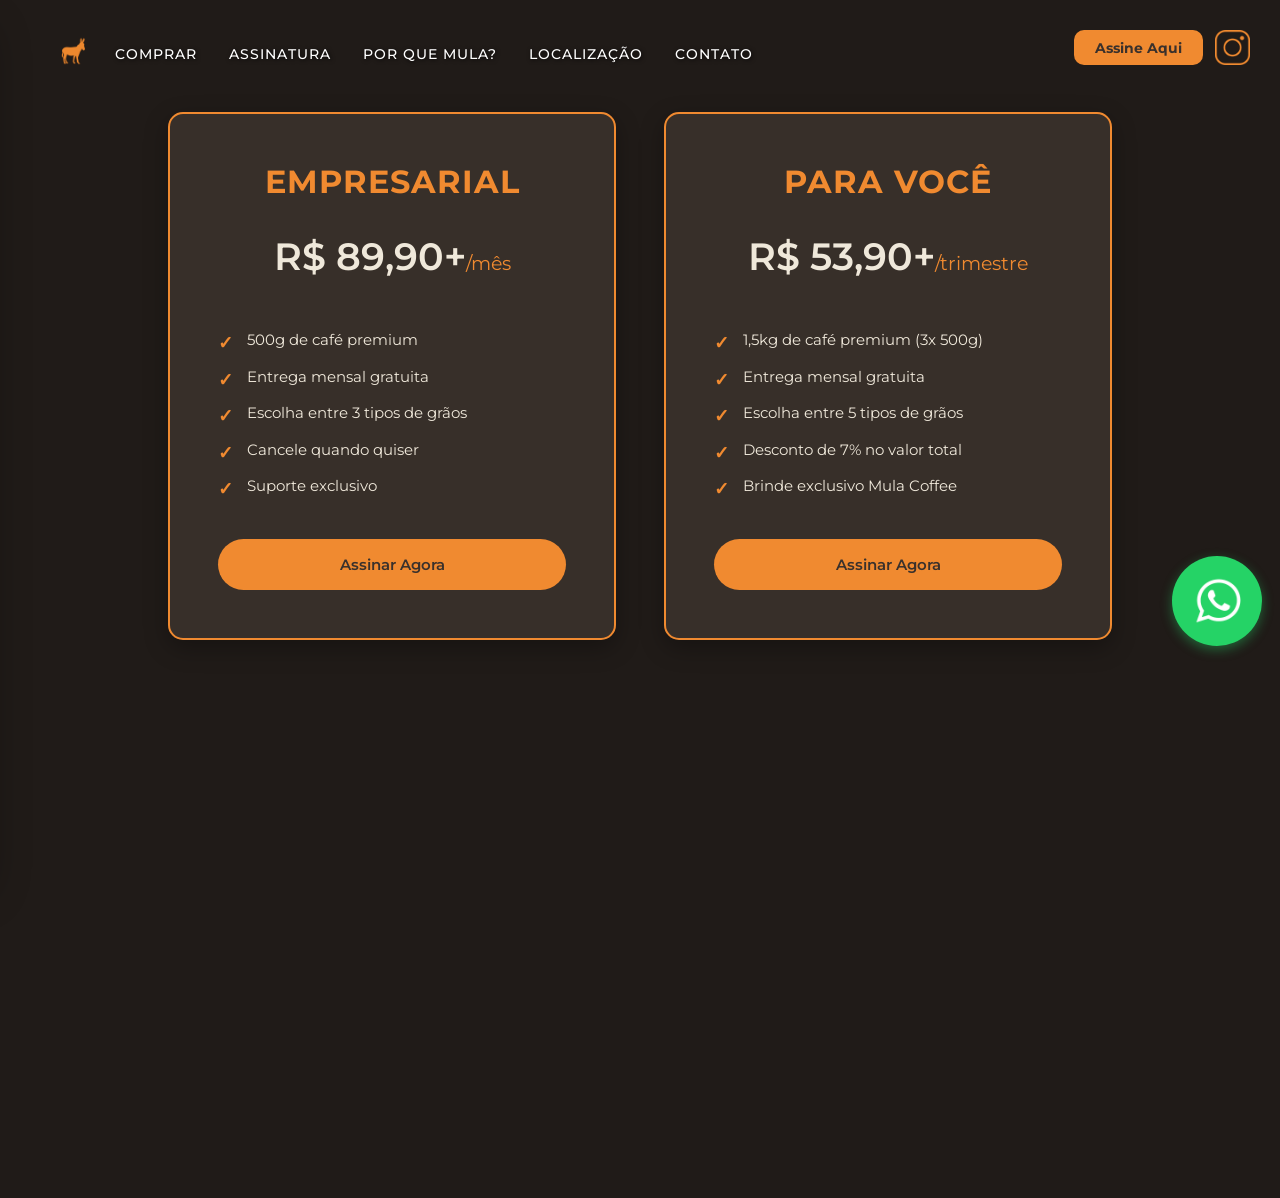
==== commit 5643e9d6: "Update ass.html" ====
--- a/ass.html
+++ b/ass.html
@@ -51,7 +51,7 @@
         <!-- Plano Trimestral -->
         <div class="subscription-box">
             <h2>Para Você</h2>
-            <div class="price">R$ 149,90+<span>/trimestre</span></div>
+            <div class="price">R$ 53,90+<span>/trimestre</span></div>
             <ul class="benefits">
                 <li>1,5kg de café premium (3x 500g)</li>
                 <li>Entrega mensal gratuita</li>
@@ -83,4 +83,4 @@
     </aside>
 
     <script src="script.js"></script>
-</body></html>+</body></html>
--- a/style.css
+++ b/style.css
@@ -1,14 +1,15 @@
-html {
+html, body {
     margin: 0;
     padding: 0;
+    width: 100%;
+    height: 100%;
+    overflow: hidden;
     font-family: "Montserrat", sans-serif;
+    overscroll-behavior: none;
 }
 
 body {
-    margin: 0;
-    padding: 0;
     min-height: 100vh;
-    overflow-y: auto;
     display: flex;
     flex-direction: column;
 }
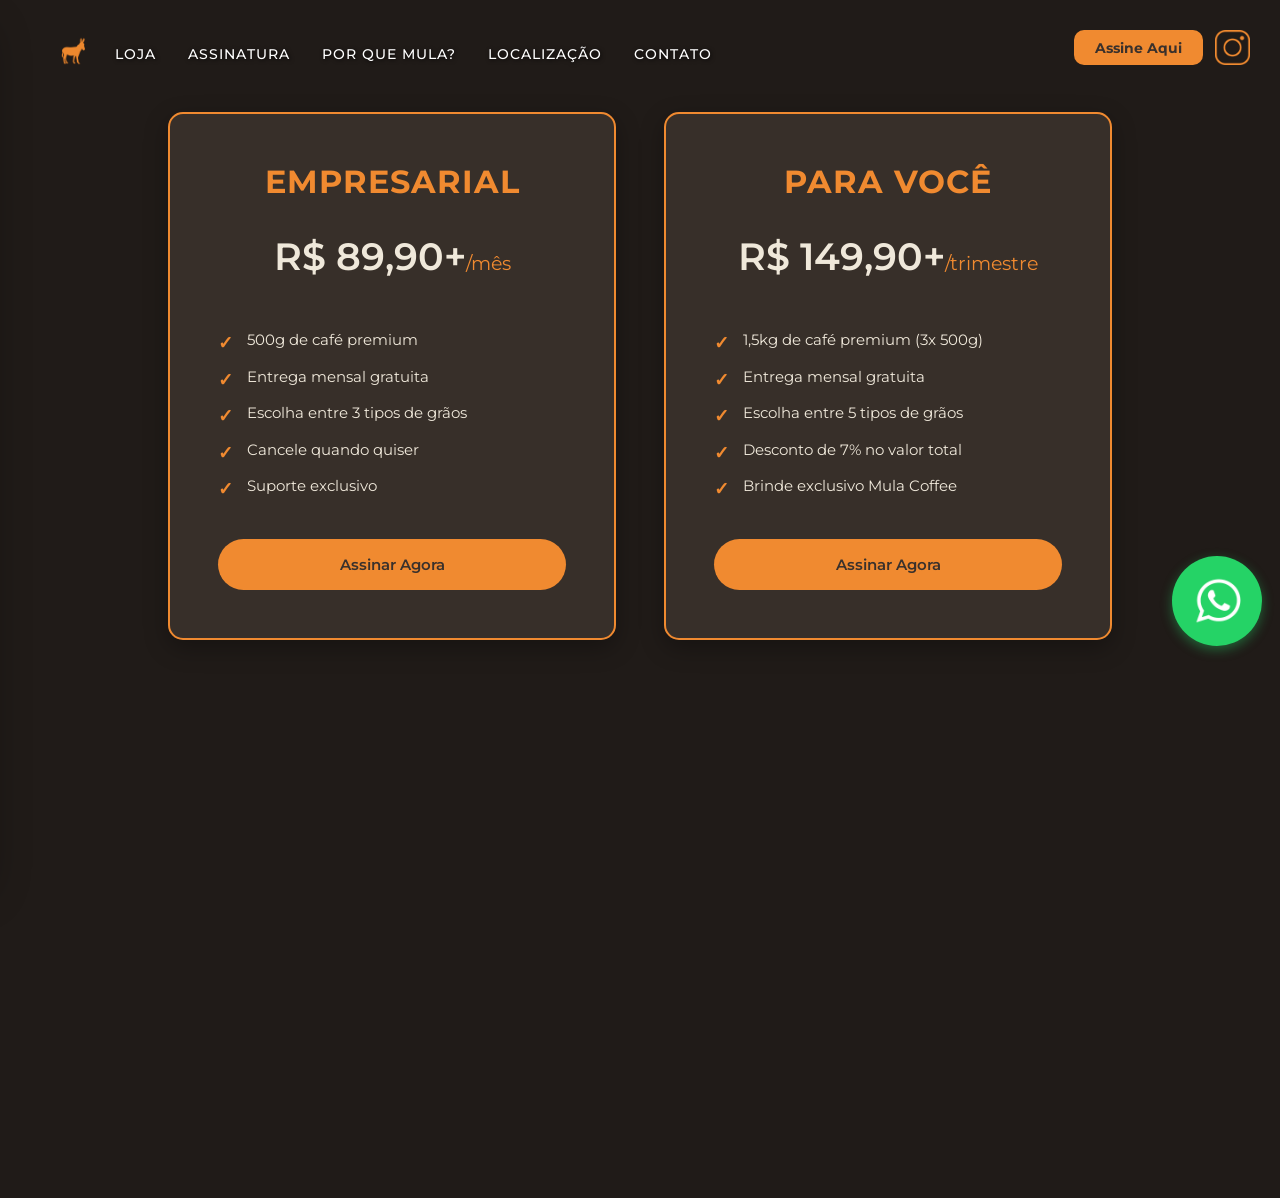
==== commit 6a7417b9: "Add files via upload" ====
--- a/ass.html
+++ b/ass.html
@@ -14,7 +14,7 @@
         <a href="index.html"><img id="iconnav" src="assets/png/icon.png" alt="icon"></a>
         <button id="menu"><img src="assets/png/menu-orange.png" alt="menu"></button>
         <div class="nav-links">
-                <a href="https://mula.catalog.yampi.io/mula-coffee/l" target="_blank"><h1>Comprar</h1></a>
+                <a href="https://mula.catalog.yampi.io/mula-coffee/l" target="_blank"><h1>Loja</h1></a>
                 <a href="ass.html"><h1>Assinatura</h1></a>
                 <a href="noticias.html"><h1>Por que Mula?</h1></a>
                 <a href="http://www.google.com/maps/place/mula+coffee/data=!4m2!3m1!1s0x94ce57002003e265:0x90a91d9e183b3b97?sa=X&ved=1t:242&ictx=111" target="_blank" rel="noopener noreferrer"><h1>Localização</h1></a>
@@ -51,7 +51,7 @@
         <!-- Plano Trimestral -->
         <div class="subscription-box">
             <h2>Para Você</h2>
-            <div class="price">R$ 53,90+<span>/trimestre</span></div>
+            <div class="price">R$ 149,90+<span>/trimestre</span></div>
             <ul class="benefits">
                 <li>1,5kg de café premium (3x 500g)</li>
                 <li>Entrega mensal gratuita</li>
@@ -73,7 +73,7 @@
             </button>
         </header>
         <div class="sidebar-footer">
-            <a href="https://mula.catalog.yampi.io/mula-coffee/l" target="_blank"><div class="sidebar-item"><h1 class="sidebar-text">Comprar</h1><span class="sidebar-label"></span></div></a>
+            <a href="https://mula.catalog.yampi.io/mula-coffee/l"><div class="sidebar-item"><h1 class="sidebar-text">Loja</h1><span class="sidebar-label"></span></div></a>
             <a href="ass.html"><div class="sidebar-item"><h1 class="sidebar-text">Assinatura</h1><span class="sidebar-label"></span></div></a>
             <a href="noticias.html"><div class="sidebar-item"><h1 class="sidebar-text">Por que Mula?</h1><span class="sidebar-label"></span></div></a>
             
@@ -83,4 +83,4 @@
     </aside>
 
     <script src="script.js"></script>
-</body></html>
+</body></html>
--- a/style.css
+++ b/style.css
@@ -678,6 +678,15 @@
     height: 100vh;
     object-fit: cover;
     opacity: 1;
+    pointer-events: none;
+}
+
+#bg-video::-webkit-media-controls-play-button {
+    display: none !important;
+}
+
+#bg-video::-moz-media-controls-play-button {
+    display: none !important;
 }
 
 .content {
@@ -975,6 +984,15 @@
     transform: translate(-50%, -50%);
     object-fit: cover; /* Faz o vídeo preencher a tela sem distorcer */
     opacity: 0.5; /* Mantém a estética escura/misturada igual à imagem anterior */
+    pointer-events: none;
+}
+
+#bg-video::-webkit-media-controls-play-button {
+    display: none !important;
+}
+
+#bg-video::-moz-media-controls-play-button {
+    display: none !important;
 }
 .news {
     background-color: #f08a30;
